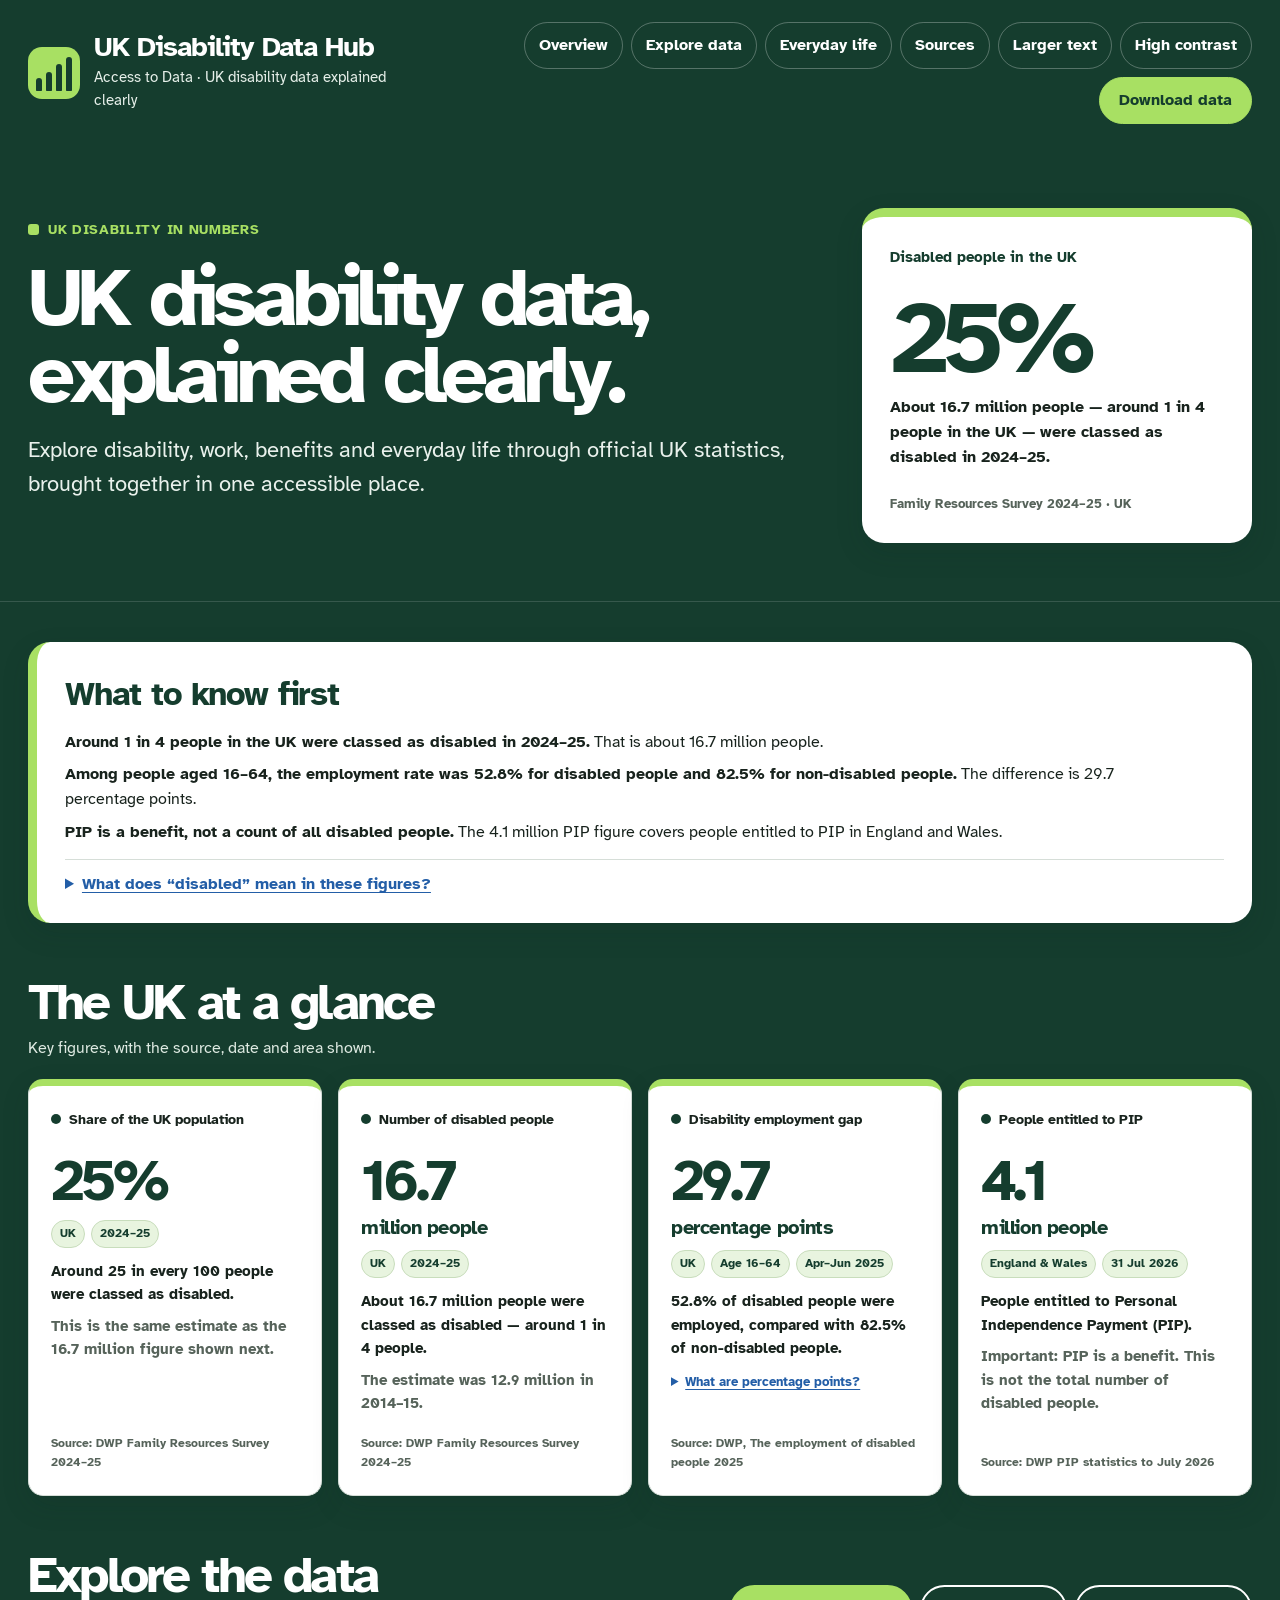
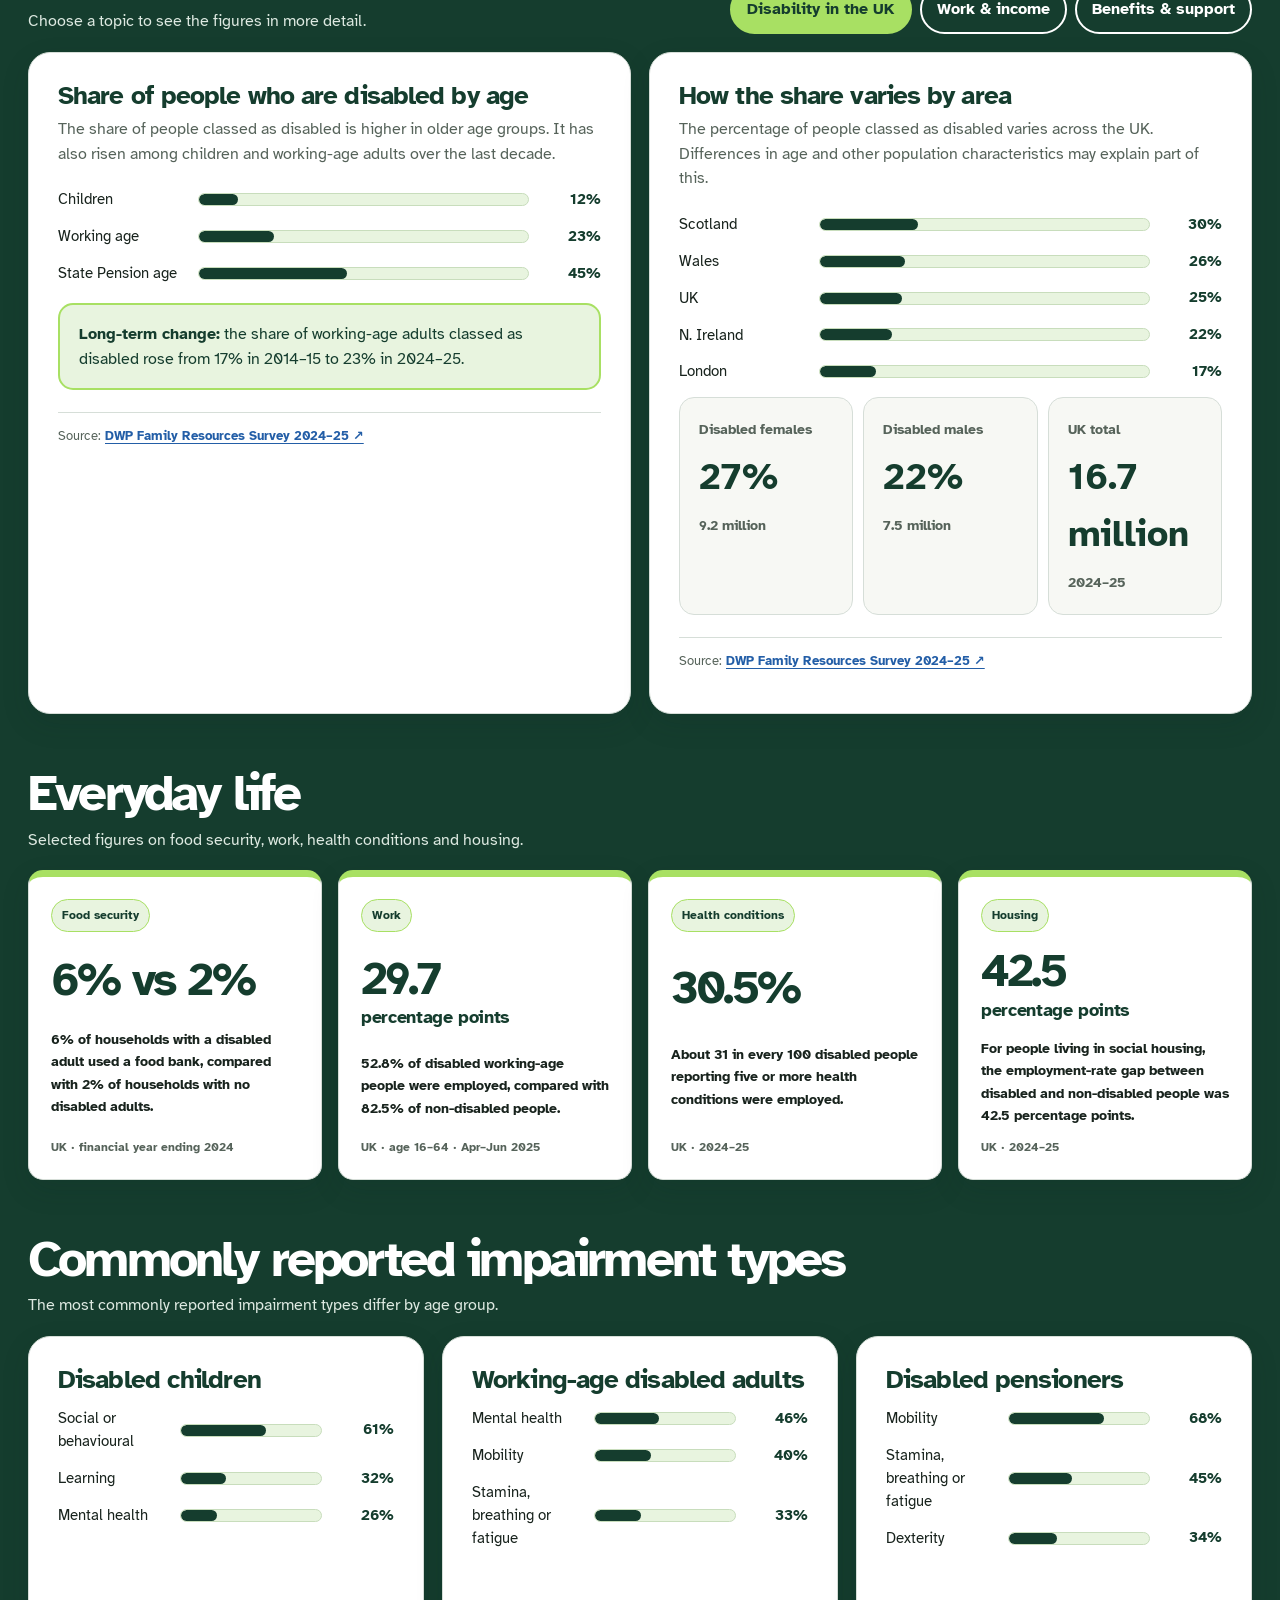
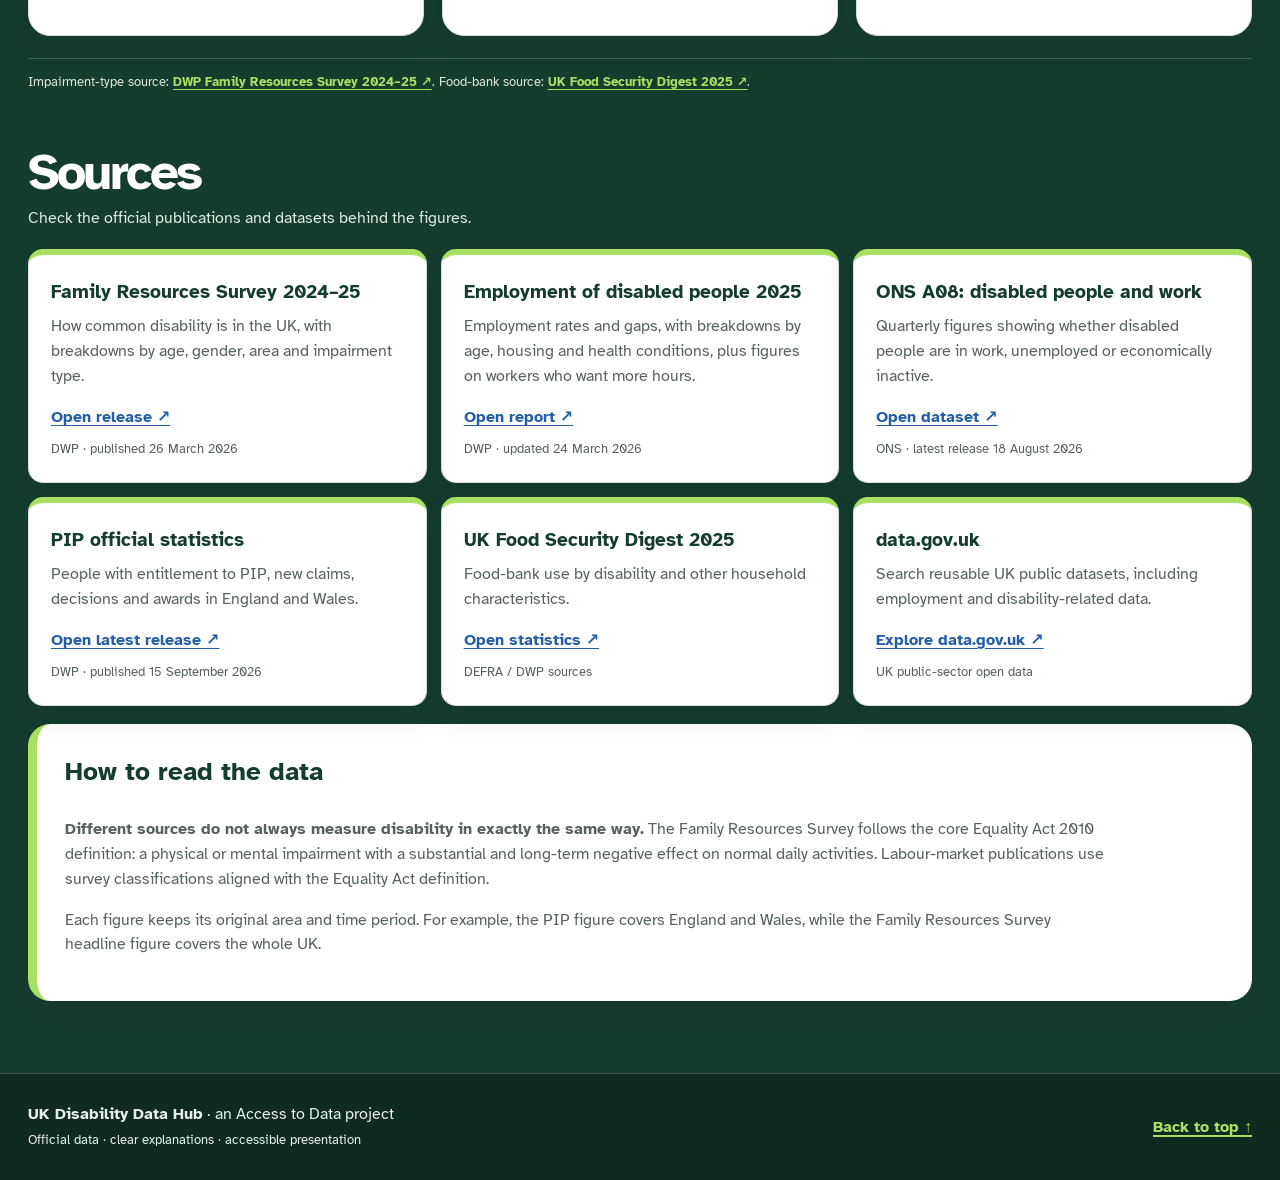
==== uk-disability-data/index.html @ e3c0b383 "Add Civic Green donut chart styles" ====
<!doctype html>
<html lang="en-GB">
<head>
  <meta charset="utf-8">
  <meta name="viewport" content="width=device-width,initial-scale=1">
  <meta name="description" content="Clear UK disability data on population, employment, benefits and everyday life, with official sources and dates you can check.">
  <meta name="theme-color" content="#153D2E">
  <title>UK Disability Data Hub | Access to Data</title>
  <link rel="preconnect" href="https://fonts.googleapis.com">
  <link rel="preconnect" href="https://fonts.gstatic.com" crossorigin>
  <link href="https://fonts.googleapis.com/css2?family=Atkinson+Hyperlegible:wght@400;700&display=swap" rel="stylesheet">
  <style>
    :root{
      /* Civic Green brand */
      --forest:#153D2E;
      --forest-2:#0F2B20;
      --green:#A8E063;
      --green-hover:#B9EA7D;
      --green-soft:#E8F4DF;
      --white:#FFFFFF;
      --offwhite:#F7F8F4;
      --ink:#18231D;
      --muted:#56635A;
      --line:#D6DED8;
      --link:#235EA7;
      --warning:#B76500;
      --focus:#FFD84D;
      --black:#111111;
      --radius:22px;
      --radius-sm:15px;
      --max:1380px;
      --shadow:0 10px 28px rgba(15,43,32,.14);
    }

    *{box-sizing:border-box}
    html{scroll-behavior:smooth}
    body{margin:0;background:var(--forest);color:#fff;font-family:"Atkinson Hyperlegible",Arial,"Helvetica Neue",system-ui,-apple-system,BlinkMacSystemFont,"Segoe UI",sans-serif;line-height:1.55}
    a{color:inherit;text-underline-offset:3px}
    button,a{-webkit-tap-highlight-color:transparent}
    .skip{position:absolute;left:-9999px}
    .skip:focus{left:1rem;top:1rem;z-index:9999;background:#fff;color:#000;padding:.8rem 1rem;border:4px solid var(--focus);border-radius:999px}

    header{background:var(--forest);border-bottom:1px solid rgba(255,255,255,.14)}
    .top{max-width:var(--max);margin:auto;padding:22px 28px;display:flex;align-items:center;justify-content:space-between;gap:28px}
    .brand{display:flex;align-items:center;gap:14px;min-width:280px}
    .mark{width:52px;height:52px;border-radius:14px;background:var(--green);color:var(--forest);display:grid;grid-template-columns:repeat(4,6px);gap:4px;align-items:end;justify-content:center;padding:10px}
    .mark i{display:block;background:currentColor;border-radius:4px 4px 1px 1px}.mark i:nth-child(1){height:13px}.mark i:nth-child(2){height:19px}.mark i:nth-child(3){height:27px}.mark i:nth-child(4){height:34px}
    .brand h1{margin:0;font-size:clamp(1.35rem,2.2vw,2rem);line-height:1;letter-spacing:-.035em;color:#fff}
    .brand p{margin:5px 0 0;color:#E6EFE9;font-size:.93rem}

    .nav{display:flex;gap:8px;flex-wrap:wrap;justify-content:flex-end;align-items:center}
    .nav a,.nav button{font:inherit;font-weight:800;color:#fff;background:transparent;border:1px solid rgba(255,255,255,.28);padding:10px 14px;border-radius:999px;text-decoration:none;cursor:pointer;min-height:44px}
    .nav a:hover,.nav button:hover{background:#fff;color:var(--forest)}
    .nav a:focus-visible,.nav button:focus-visible,.tab:focus-visible,a:focus-visible,summary:focus-visible{outline:3px solid var(--focus);outline-offset:3px}
    .nav .cta{background:var(--green);color:var(--forest);border-color:var(--green);font-weight:900;padding-inline:19px}
    .nav .cta:hover{background:var(--green-hover);color:var(--forest)}

    .hero{max-width:var(--max);margin:auto;padding:62px 28px 58px;display:grid;grid-template-columns:minmax(0,1.35fr) minmax(300px,.65fr);gap:24px;align-items:stretch}
    .hero-copy{padding:10px 0}
    .kicker{display:inline-flex;align-items:center;gap:9px;color:var(--green);font-weight:900;text-transform:uppercase;letter-spacing:.05em;font-size:.85rem}
    .kicker:before{content:"";width:11px;height:11px;border-radius:3px;background:var(--green)}
    .hero h2{margin:18px 0 20px;font-size:clamp(3rem,6.5vw,6rem);line-height:.92;letter-spacing:-.065em;max-width:850px;color:#fff}
    .hero-copy>p{margin:0;max-width:760px;color:#E9F1EC;font-size:clamp(1.08rem,1.8vw,1.35rem)}
    .hero-card{background:#fff;color:var(--forest);border-radius:var(--radius);padding:28px;display:flex;flex-direction:column;justify-content:space-between;min-height:310px;box-shadow:var(--shadow);border-top:9px solid var(--green)}
    .hero-card .label{font-weight:900;font-size:.95rem}
    .hero-number{font-size:clamp(4.6rem,8vw,7rem);font-weight:900;line-height:.86;letter-spacing:-.08em;margin:26px 0 12px}
    .hero-card p{margin:0;color:var(--ink);font-weight:700;max-width:320px}
    .hero-card small{margin-top:24px;color:var(--muted);font-weight:700}

    main{max-width:var(--max);margin:auto;padding:10px 28px 72px}
    section{scroll-margin-top:22px}
    .section-title{display:flex;align-items:flex-end;justify-content:space-between;gap:18px;margin:54px 0 18px}
    .section-title h2{margin:0;color:#fff;font-size:clamp(2rem,4vw,3.5rem);line-height:1;letter-spacing:-.055em}
    .section-title p{margin:8px 0 0;color:#DDE9E1;max-width:720px}

    .metric-grid{display:grid;grid-template-columns:repeat(4,minmax(0,1fr));gap:16px}
    .metric,.card,.insight,.source-card{background:#fff;color:var(--ink);border:1px solid var(--line);box-shadow:var(--shadow)}
    .metric{min-height:220px;border-radius:var(--radius-sm);padding:22px;display:flex;flex-direction:column;border-top:7px solid var(--green)}
    .eyebrow{font-weight:900;font-size:.9rem;display:flex;align-items:center;gap:8px}.dot{width:10px;height:10px;border-radius:50%;background:var(--forest)}
    .metric .value{font-size:clamp(3rem,4.5vw,4.8rem);font-weight:900;line-height:.9;letter-spacing:-.07em;margin:26px 0 12px;color:var(--forest)}.unit-words{display:block;margin-top:10px;font-size:.34em;line-height:1.05;letter-spacing:-.02em;font-weight:800}
    .metric p{margin:0;color:var(--ink);font-weight:700;font-size:.95rem}
    .metric small{margin-top:auto;padding-top:18px;color:var(--muted);font-weight:700;font-size:.78rem}
    .reader-summary{background:#fff;color:var(--ink);border-radius:var(--radius);padding:26px 28px;margin-top:30px;box-shadow:var(--shadow);border-left:9px solid var(--green)}
    .reader-summary h2{margin:0 0 10px;color:var(--forest);font-size:clamp(1.5rem,2.7vw,2.1rem);letter-spacing:-.035em}
    .reader-summary p{margin:8px 0;color:var(--ink);max-width:1050px}
    .reader-summary details{margin-top:14px;border-top:1px solid var(--line);padding-top:12px}
    .reader-summary summary,.term-help summary{cursor:pointer;color:var(--link);font-weight:900;text-decoration:underline;text-underline-offset:3px}
    .reader-summary details p,.term-help p{color:var(--muted);font-weight:600}
    .context-row{display:flex;flex-wrap:wrap;gap:6px;margin:0 0 12px}
    .context-pill{display:inline-block;border-radius:999px;background:var(--green-soft);border:1px solid #C8DDBC;color:var(--forest);padding:4px 8px;font-size:.72rem;font-weight:900;letter-spacing:0}
    .metric .reader-note{margin-top:8px;color:var(--muted);font-weight:600}
    .term-help{margin-top:11px;font-size:.84rem}
    .plain-note{background:var(--green-soft);border-left:5px solid var(--forest);padding:12px 14px;border-radius:10px;color:var(--ink)!important;font-weight:700!important}
    .insight small{display:block;margin-top:12px;color:var(--muted);font-size:.76rem;font-weight:800}
    .progress{height:9px;border-radius:999px;background:var(--green-soft);margin-top:18px;overflow:hidden;border:1px solid #C8DDBC}.progress i{display:block;height:100%;background:var(--forest);border-radius:inherit}

    .tabs{display:flex;gap:8px;flex-wrap:wrap}
    .tab{font:inherit;font-weight:900;border:2px solid #fff;background:transparent;color:#fff;padding:10px 15px;border-radius:999px;cursor:pointer;min-height:44px}
    .tab:hover{background:#fff;color:var(--forest)}
    .tab[aria-selected="true"]{background:var(--green);border-color:var(--green);color:var(--forest)}
    .panel{display:none}.panel.active{display:grid}.two{grid-template-columns:repeat(2,minmax(0,1fr));gap:18px}.three{grid-template-columns:repeat(3,minmax(0,1fr));gap:18px}
    .card{border-radius:var(--radius);padding:29px;min-height:300px}
    .card h3{margin:0 0 8px;font-size:clamp(1.35rem,2vw,1.8rem);line-height:1.06;letter-spacing:-.035em;color:var(--forest)}
    .card .lead{margin:0 0 22px;color:var(--muted)}
    .chart{margin-top:14px}.barrow{display:grid;grid-template-columns:minmax(110px,1fr) 2.6fr 60px;gap:12px;align-items:center;margin:14px 0;font-size:.92rem}.track{height:13px;background:var(--green-soft);border:1px solid #C8DDBC;border-radius:999px;overflow:hidden}.fill{height:100%;background:var(--forest);border-radius:inherit}.barrow strong{text-align:right;color:var(--forest);line-height:1.05}.barrow strong small{display:block;font-size:.62em;font-weight:700}
    .compare{display:grid;grid-template-columns:1fr 1fr;gap:12px}.compare>div,.mini{background:var(--offwhite);border:1px solid var(--line);border-radius:var(--radius-sm);padding:19px}.compare .big{font-size:clamp(2.2rem,4vw,4rem);font-weight:900;line-height:.92;letter-spacing:-.06em;margin:10px 0;color:var(--forest)}.compare span,.mini span{color:var(--muted);font-weight:700;font-size:.86rem}
    .mini-grid{display:grid;grid-template-columns:repeat(3,1fr);gap:10px}.mini strong{display:block;font-size:clamp(1.6rem,3vw,2.3rem);color:var(--forest);margin:7px 0}
    .callout{background:var(--green-soft);color:var(--forest);border-radius:var(--radius-sm);padding:17px 19px;margin:18px 0;border:2px solid var(--green)}.callout strong{color:var(--forest)}
    .donut-layout{display:grid;grid-template-columns:minmax(170px,.7fr) minmax(0,1.3fr);gap:24px;align-items:center;margin:18px 0}
    .donut{width:min(210px,100%);aspect-ratio:1;border-radius:50%;position:relative;margin:auto;box-shadow:inset 0 0 0 1px rgba(21,61,46,.12)}
    .donut:after{content:"";position:absolute;inset:24%;background:#fff;border-radius:50%;box-shadow:0 0 0 1px var(--line)}
    .donut-center{position:absolute;inset:31%;z-index:1;display:flex;flex-direction:column;align-items:center;justify-content:center;text-align:center;color:var(--forest);line-height:1.05}
    .donut-center strong{font-size:clamp(1.35rem,2.3vw,2rem);letter-spacing:-.04em}
    .donut-center span{font-size:.72rem;font-weight:800;margin-top:5px;color:var(--muted)}
    .pip-donut{background:conic-gradient(var(--forest) 0 83%,var(--link) 83% 100%)}
    .benefit-donut{background:conic-gradient(var(--forest) 0 37.9%,var(--link) 37.9% 57.7%,var(--warning) 57.7% 100%)}
    .donut-legend{display:grid;gap:10px}
    .legend-row{display:grid;grid-template-columns:16px minmax(0,1fr) auto;gap:10px;align-items:start;padding-bottom:10px;border-bottom:1px solid var(--line)}
    .legend-row:last-child{border-bottom:0;padding-bottom:0}
    .legend-swatch{width:14px;height:14px;border-radius:4px;margin-top:4px;border:1px solid rgba(0,0,0,.18)}
    .legend-swatch.a{background:var(--forest)}.legend-swatch.b{background:var(--link)}.legend-swatch.c{background:var(--warning)}
    .legend-copy strong{display:block;color:var(--ink);font-size:.93rem}.legend-copy small{display:block;color:var(--muted);font-weight:700;margin-top:2px}
    .legend-value{font-weight:900;color:var(--forest);white-space:nowrap}
    .rounding-note{font-size:.78rem;color:var(--muted);margin-top:10px}
    .source{font-size:.8rem;color:var(--muted);border-top:1px solid var(--line);padding-top:14px;margin-top:22px}.source a{color:var(--link);font-weight:900}

    .insight-grid{display:grid;grid-template-columns:repeat(4,minmax(0,1fr));gap:16px}.insight{border-radius:var(--radius-sm);padding:22px;min-height:205px;display:flex;flex-direction:column;justify-content:space-between;border-top:7px solid var(--green)}.tag{display:inline-block;background:var(--green-soft);color:var(--forest);border-radius:999px;padding:6px 10px;width:max-content;font-size:.76rem;font-weight:900;border:1px solid var(--green)}.insight b{display:block;font-size:clamp(2.1rem,3.6vw,3.8rem);line-height:.9;letter-spacing:-.06em;margin:18px 0;color:var(--forest)}.insight b .unit-words{font-size:.38em;margin-top:9px}.insight p{margin:0;color:var(--ink);font-weight:700;font-size:.9rem}

    .sources{display:grid;grid-template-columns:repeat(3,minmax(0,1fr));gap:14px}.source-card{border-radius:var(--radius-sm);padding:22px;min-height:190px;display:flex;flex-direction:column;border-top:6px solid var(--green)}.source-card h3{margin:0 0 8px;color:var(--forest)}.source-card p{margin:0 0 16px;color:var(--muted)}.source-card a{color:var(--link);font-weight:900;margin-top:auto;width:max-content}.source-card small{display:block;color:var(--muted);margin-top:10px}
    .method{margin-top:18px;background:#fff;color:var(--ink);border-radius:var(--radius);padding:28px;border-left:9px solid var(--green);box-shadow:var(--shadow)}.method h3{margin-top:0;color:var(--forest);font-size:1.6rem}.method p{color:var(--muted);max-width:1050px}

    footer{border-top:1px solid rgba(255,255,255,.18);background:var(--forest-2);padding:28px;color:#E7EFEA}.foot{max-width:var(--max);margin:auto;display:flex;gap:20px;justify-content:space-between;align-items:center;flex-wrap:wrap}.foot a{color:var(--green);font-weight:900;text-decoration-thickness:2px}

    .hc{--forest:#000;--forest-2:#000;--green:#ffff00;--green-hover:#ffff00;--green-soft:#222;--offwhite:#111;--ink:#000;--muted:#222;--line:#000;--link:#0000ee;--focus:#00ffff}
    .hc body,.hc header,.hc footer{background:#000}.hc .metric,.hc .card,.hc .insight,.hc .source-card,.hc .hero-card,.hc .method{background:#fff;color:#000;border-color:#000}.hc .section-title h2,.hc .section-title p,.hc .hero h2,.hc .hero-copy>p,.hc .brand h1,.hc .brand p{color:#fff}.hc .tab{border-color:#fff;color:#fff}.hc .tab[aria-selected="true"],.hc .nav .cta,.hc .tag,.hc .callout{background:#ffff00;color:#000;border-color:#000}.hc .source a,.hc .source-card a{color:#000}.hc .compare>div,.hc .mini{background:#fff;border-color:#000}.hc .compare span,.hc .mini span,.hc .compare .big,.hc .mini strong{color:#000}.hc .progress{background:#ffff00;border-color:#000}.hc .progress i{background:#000}.hc .reader-summary{background:#fff;color:#000;border-color:#ffff00}.hc .context-pill{background:#ffff00;color:#000;border-color:#000}.hc .plain-note{background:#fff;border-color:#000;color:#000!important}.hc .reader-summary p,.hc .reader-summary details p,.hc .term-help p,.hc .metric .reader-note,.hc .insight small{color:#111}.large-text{font-size:118%}

    @media(max-width:1050px){
      .top{align-items:flex-start;flex-direction:column}.nav{justify-content:flex-start}.hero{grid-template-columns:1fr}.hero-card{min-height:245px}.metric-grid{grid-template-columns:repeat(2,1fr)}.two{grid-template-columns:1fr}.insight-grid{grid-template-columns:repeat(2,1fr)}.sources{grid-template-columns:repeat(2,1fr)}.three{grid-template-columns:1fr}
    }

    @media(max-width:680px){
      .top,.hero,main{padding-left:16px;padding-right:16px}
      .top{padding-top:18px;padding-bottom:16px;gap:18px}
      .brand{min-width:0;width:100%;align-items:flex-start}.brand h1{font-size:1.7rem}.brand p{font-size:.86rem;line-height:1.35}
      .mark{width:46px;height:46px;flex:0 0 auto}
      .nav{width:100%;display:grid;grid-template-columns:1fr 1fr;gap:9px}
      .nav a,.nav button{width:100%;text-align:center;justify-content:center;padding:11px 10px;font-size:.88rem;background:rgba(255,255,255,.05)}
      .nav .cta{grid-column:1/-1;width:100%;min-height:48px;background:var(--green);color:var(--forest)}
      .hero{padding-top:36px;padding-bottom:34px;gap:22px}.hero h2{font-size:clamp(2.7rem,14vw,4.2rem)}.hero-copy>p{font-size:1.05rem}.hero-card{min-height:230px;border-radius:20px;padding:22px}.hero-number{font-size:4.4rem}
      .metric-grid,.insight-grid,.sources{grid-template-columns:1fr}.metric{min-height:185px}.section-title{align-items:flex-start;flex-direction:column;margin-top:42px}.section-title h2{font-size:2.45rem}
      .tabs{width:100%;display:grid;grid-template-columns:1fr;gap:8px}.tab{width:100%;text-align:left;padding:12px 14px}
      .reader-summary{padding:21px 20px}.card{padding:21px;border-radius:20px}.compare,.mini-grid{grid-template-columns:1fr}.barrow{grid-template-columns:92px 1fr 92px;gap:7px}
    }

    @media(prefers-reduced-motion:reduce){html{scroll-behavior:auto}*{animation:none!important;transition:none!important}}
  </style>
</head>
<body>
<a class="skip" href="#main">Skip to main content</a>
<header>
  <div class="top">
    <div class="brand">
      <span class="mark" aria-hidden="true"><i></i><i></i><i></i><i></i></span>
      <div><h1>UK Disability Data Hub</h1><p>Access to Data · UK disability data explained clearly</p></div>
    </div>
    <nav class="nav" aria-label="Primary">
      <a href="#overview">Overview</a>
      <a href="#deep-dive">Explore data</a>
      <a href="#everyday">Everyday life</a>
      <a href="#sources">Sources</a>
      <button id="textBtn" type="button" aria-pressed="false">Larger text</button>
      <button id="contrastBtn" type="button" aria-pressed="false">High contrast</button>
      <a class="cta" href="data.csv" download>Download data</a>
    </nav>
  </div>

  <div class="hero">
    <div class="hero-copy">
      <span class="kicker">UK disability in numbers</span>
      <h2>UK disability data,<br>explained clearly.</h2>
      <p>Explore disability, work, benefits and everyday life through official UK statistics, brought together in one accessible place.</p>
    </div>
    <aside class="hero-card" aria-label="Headline disability figure">
      <div><span class="label">Disabled people in the UK</span><div class="hero-number">25%</div><p>About 16.7 million people — around 1 in 4 people in the UK — were classed as disabled in 2024–25.</p></div>
      <small>Family Resources Survey 2024–25 · UK</small>
    </aside>
  </div>
</header>

<main id="main">
  <section class="reader-summary" aria-labelledby="reader-summary-title">
    <h2 id="reader-summary-title">What to know first</h2>
    <p><strong>Around 1 in 4 people in the UK were classed as disabled in 2024–25.</strong> That is about 16.7 million people.</p>
    <p><strong>Among people aged 16–64, the employment rate was 52.8% for disabled people and 82.5% for non-disabled people.</strong> The difference is 29.7 percentage points.</p>
    <p><strong>PIP is a benefit, not a count of all disabled people.</strong> The 4.1 million PIP figure covers people entitled to PIP in England and Wales.</p>
    <details>
      <summary>What does “disabled” mean in these figures?</summary>
      <p>The Family Resources Survey follows the core Equality Act 2010 definition: a physical or mental impairment that has a substantial and long-term negative effect on normal daily activities. Other sources can use slightly different definitions, so the site keeps the source and coverage with each figure.</p>
    </details>
  </section>

  <section id="overview" aria-labelledby="overview-title">
    <div class="section-title"><div><h2 id="overview-title">The UK at a glance</h2><p>Key figures, with the source, date and area shown.</p></div></div>
    <div class="metric-grid">
      <article class="metric">
        <div class="eyebrow"><span class="dot"></span>Share of the UK population</div>
        <div class="value">25%</div>
        <div class="context-row"><span class="context-pill">UK</span><span class="context-pill">2024–25</span></div>
        <p>Around 25 in every 100 people were classed as disabled.</p>
        <p class="reader-note">This is the same estimate as the 16.7 million figure shown next.</p>
        <small>Source: DWP Family Resources Survey 2024–25</small>
      </article>
      <article class="metric">
        <div class="eyebrow"><span class="dot"></span>Number of disabled people</div>
        <div class="value">16.7 <span class="unit-words">million people</span></div>
        <div class="context-row"><span class="context-pill">UK</span><span class="context-pill">2024–25</span></div>
        <p>About 16.7 million people were classed as disabled — around 1 in 4 people.</p>
        <p class="reader-note">The estimate was 12.9 million in 2014–15.</p>
        <small>Source: DWP Family Resources Survey 2024–25</small>
      </article>
      <article class="metric">
        <div class="eyebrow"><span class="dot"></span>Disability employment gap</div>
        <div class="value">29.7 <span class="unit-words">percentage points</span></div>
        <div class="context-row"><span class="context-pill">UK</span><span class="context-pill">Age 16–64</span><span class="context-pill">Apr–Jun 2025</span></div>
        <p>52.8% of disabled people were employed, compared with 82.5% of non-disabled people.</p>
        <details class="term-help"><summary>What are percentage points?</summary><p>They show the direct difference between two percentages. Here, 82.5% minus 52.8% equals 29.7 percentage points.</p></details>
        <small>Source: DWP, The employment of disabled people 2025</small>
      </article>
      <article class="metric">
        <div class="eyebrow"><span class="dot"></span>People entitled to PIP</div>
        <div class="value">4.1 <span class="unit-words">million people</span></div>
        <div class="context-row"><span class="context-pill">England &amp; Wales</span><span class="context-pill">31 Jul 2026</span></div>
        <p>People entitled to Personal Independence Payment (PIP).</p>
        <p class="reader-note"><strong>Important:</strong> PIP is a benefit. This is not the total number of disabled people.</p>
        <small>Source: DWP PIP statistics to July 2026</small>
      </article>
    </div>
  </section>

  <section id="deep-dive" aria-labelledby="deep-title">
    <div class="section-title">
      <div><h2 id="deep-title">Explore the data</h2><p>Choose a topic to see the figures in more detail.</p></div>
      <div class="tabs" role="tablist" aria-label="Data themes">
        <button class="tab" role="tab" aria-selected="true" aria-controls="prevalence" id="t-prevalence">Disability in the UK</button>
        <button class="tab" role="tab" aria-selected="false" aria-controls="employment" id="t-employment">Work & income</button>
        <button class="tab" role="tab" aria-selected="false" aria-controls="support" id="t-support">Benefits & support</button>
      </div>
    </div>

    <div id="prevalence" class="panel active two" role="tabpanel" aria-labelledby="t-prevalence">
      <article class="card"><h3>Share of people who are disabled by age</h3><p class="lead">The share of people classed as disabled is higher in older age groups. It has also risen among children and working-age adults over the last decade.</p><div class="chart"><div class="barrow"><span>Children</span><div class="track"><div class="fill" style="width:12%"></div></div><strong>12%</strong></div><div class="barrow"><span>Working age</span><div class="track"><div class="fill" style="width:23%"></div></div><strong>23%</strong></div><div class="barrow"><span>State Pension age</span><div class="track"><div class="fill" style="width:45%"></div></div><strong>45%</strong></div></div><div class="callout"><strong>Long-term change:</strong> the share of working-age adults classed as disabled rose from 17% in 2014–15 to 23% in 2024–25.</div><p class="source">Source: <a href="https://www.gov.uk/government/statistics/family-resources-survey-financial-year-2024-to-2025/family-resources-survey-financial-year-2024-to-2025" target="_blank" rel="noopener">DWP Family Resources Survey 2024–25 ↗</a></p></article>
      <article class="card"><h3>How the share varies by area</h3><p class="lead">The percentage of people classed as disabled varies across the UK. Differences in age and other population characteristics may explain part of this.</p><div class="chart"><div class="barrow"><span>Scotland</span><div class="track"><div class="fill" style="width:30%"></div></div><strong>30%</strong></div><div class="barrow"><span>Wales</span><div class="track"><div class="fill" style="width:26%"></div></div><strong>26%</strong></div><div class="barrow"><span>UK</span><div class="track"><div class="fill" style="width:25%"></div></div><strong>25%</strong></div><div class="barrow"><span>N. Ireland</span><div class="track"><div class="fill" style="width:22%"></div></div><strong>22%</strong></div><div class="barrow"><span>London</span><div class="track"><div class="fill" style="width:17%"></div></div><strong>17%</strong></div></div><div class="mini-grid"><div class="mini"><span>Disabled females</span><strong>27%</strong><span>9.2 million</span></div><div class="mini"><span>Disabled males</span><strong>22%</strong><span>7.5 million</span></div><div class="mini"><span>UK total</span><strong>16.7 million</strong><span>2024–25</span></div></div><p class="source">Source: <a href="https://www.gov.uk/government/statistics/family-resources-survey-financial-year-2024-to-2025/family-resources-survey-financial-year-2024-to-2025" target="_blank" rel="noopener">DWP Family Resources Survey 2024–25 ↗</a></p></article>
    </div>

    <div id="employment" class="panel two" role="tabpanel" aria-labelledby="t-employment">
      <article class="card"><h3>Employment rates</h3><p class="lead">The employment rate is lower for disabled people than for non-disabled people.</p><div class="compare"><div><span>Disabled employment rate</span><div class="big">52.8%</div><div class="progress"><i style="width:52.8%"></i></div></div><div><span>Non-disabled employment rate</span><div class="big">82.5%</div><div class="progress"><i style="width:82.5%"></i></div></div></div><div class="callout"><strong>In everyday terms:</strong> about 53 in every 100 disabled working-age people were employed, compared with about 83 in every 100 non-disabled people. Around 5.5 million disabled people aged 16–64 were in employment.</div><p class="source">Source: <a href="https://www.gov.uk/government/statistics/the-employment-of-disabled-people-2025/the-employment-of-disabled-people-2025" target="_blank" rel="noopener">DWP, The employment of disabled people 2025 ↗</a></p></article>
      <article class="card"><h3>How the employment gap varies</h3><p class="lead">The size of the employment gap differs by age group and housing situation.</p><div class="chart"><div class="barrow"><span>Age 18–24</span><div class="track"><div class="fill" style="width:42.2%"></div></div><strong>21.1<small>percentage points</small></strong></div><div class="barrow"><span>Age 50–64</span><div class="track"><div class="fill" style="width:65%"></div></div><strong>32.5<small>percentage points</small></strong></div><div class="barrow"><span>Social housing</span><div class="track"><div class="fill" style="width:85%"></div></div><strong>42.5<small>percentage points</small></strong></div></div><div class="compare"><div><span>Underemployment rate · disabled workers</span><div class="big">10.0%</div></div><div><span>Underemployment rate · non-disabled workers</span><div class="big">7.7%</div></div></div><p class="lead" style="margin-top:16px">Underemployment means a worker wants and is available to work more hours, using the survey definition.</p><p class="source">Source: <a href="https://www.gov.uk/government/statistics/the-employment-of-disabled-people-2025/the-employment-of-disabled-people-2025" target="_blank" rel="noopener">DWP / Labour Force Survey and Annual Population Survey ↗</a></p></article>
    </div>

    <div id="support" class="panel two" role="tabpanel" aria-labelledby="t-support">
      <article class="card"><h3>PIP in England and Wales</h3><p class="lead">Personal Independence Payment (PIP) helps with some extra costs caused by long-term disability or ill-health.</p><p class="plain-note"><strong>Important:</strong> this is a benefit figure, not the total number of disabled people.</p><div class="compare"><div><span>People entitled to PIP</span><div class="big">4.1 million</div><span>31 July 2026</span></div><div><span>Working-age people</span><div class="big">3.4 million</div><span>83% of the total</span></div></div><div class="callout"><strong>690,000</strong> people were of State Pension age; 37% received the highest level of award.</div><p class="source">Source: <a href="https://www.gov.uk/government/statistics/personal-independence-payment-statistics-to-july-2026/personal-independence-payment-statistics-to-july-2026" target="_blank" rel="noopener">DWP PIP statistics to July 2026 ↗</a></p></article>
      <article class="card"><h3>Benefits and disability</h3><p class="lead">Not every disabled person receives a sickness or disability-related benefit.</p><div class="mini-grid"><div class="mini"><span>Receiving sickness or disability-related benefit</span><strong>37.9%</strong><span>2023–24 linked data</span></div><div class="mini"><span>Receiving another type of benefit</span><strong>19.8%</strong><span>2023–24</span></div><div class="mini"><span>Not receiving a benefit</span><strong>42.2%</strong><span>2023–24</span></div></div><p class="source">Source: <a href="https://www.gov.uk/government/statistics/the-employment-of-disabled-people-2025/the-employment-of-disabled-people-2025" target="_blank" rel="noopener">DWP, Employment of disabled people 2025 ↗</a></p></article>
    </div>
  </section>

  <section id="everyday" aria-labelledby="everyday-title">
    <div class="section-title"><div><h2 id="everyday-title">Everyday life</h2><p>Selected figures on food security, work, health conditions and housing.</p></div></div>
    <div class="insight-grid">
      <article class="insight"><span class="tag">Food security</span><b>6% vs 2%</b><p>6% of households with a disabled adult used a food bank, compared with 2% of households with no disabled adults.</p><small>UK · financial year ending 2024</small></article>
      <article class="insight"><span class="tag">Work</span><b>29.7 <span class="unit-words">percentage points</span></b><p>52.8% of disabled working-age people were employed, compared with 82.5% of non-disabled people.</p><small>UK · age 16–64 · Apr–Jun 2025</small></article>
      <article class="insight"><span class="tag">Health conditions</span><b>30.5%</b><p>About 31 in every 100 disabled people reporting five or more health conditions were employed.</p><small>UK · 2024–25</small></article>
      <article class="insight"><span class="tag">Housing</span><b>42.5 <span class="unit-words">percentage points</span></b><p>For people living in social housing, the employment-rate gap between disabled and non-disabled people was 42.5 percentage points.</p><small>UK · 2024–25</small></article>
    </div>

    <div class="section-title"><div><h2>Commonly reported impairment types</h2><p>The most commonly reported impairment types differ by age group.</p></div></div>
    <div class="three panel active">
      <article class="card"><h3>Disabled children</h3><div class="barrow"><span>Social or behavioural</span><div class="track"><div class="fill" style="width:61%"></div></div><strong>61%</strong></div><div class="barrow"><span>Learning</span><div class="track"><div class="fill" style="width:32%"></div></div><strong>32%</strong></div><div class="barrow"><span>Mental health</span><div class="track"><div class="fill" style="width:26%"></div></div><strong>26%</strong></div></article>
      <article class="card"><h3>Working-age disabled adults</h3><div class="barrow"><span>Mental health</span><div class="track"><div class="fill" style="width:46%"></div></div><strong>46%</strong></div><div class="barrow"><span>Mobility</span><div class="track"><div class="fill" style="width:40%"></div></div><strong>40%</strong></div><div class="barrow"><span>Stamina, breathing or fatigue</span><div class="track"><div class="fill" style="width:33%"></div></div><strong>33%</strong></div></article>
      <article class="card"><h3>Disabled pensioners</h3><div class="barrow"><span>Mobility</span><div class="track"><div class="fill" style="width:68%"></div></div><strong>68%</strong></div><div class="barrow"><span>Stamina, breathing or fatigue</span><div class="track"><div class="fill" style="width:45%"></div></div><strong>45%</strong></div><div class="barrow"><span>Dexterity</span><div class="track"><div class="fill" style="width:34%"></div></div><strong>34%</strong></div></article>
    </div>
    <p class="source" style="color:#dce7d8;border-color:rgba(255,255,255,.2)">Impairment-type source: <a style="color:var(--green)" href="https://www.gov.uk/government/statistics/family-resources-survey-financial-year-2024-to-2025/family-resources-survey-financial-year-2024-to-2025" target="_blank" rel="noopener">DWP Family Resources Survey 2024–25 ↗</a>. Food-bank source: <a style="color:var(--green)" href="https://www.gov.uk/government/statistics/united-kingdom-food-security-digest-2025/united-kingdom-food-security-digest-2025" target="_blank" rel="noopener">UK Food Security Digest 2025 ↗</a>.</p>
  </section>

  <section id="sources" aria-labelledby="sources-title">
    <div class="section-title"><div><h2 id="sources-title">Sources</h2><p>Check the official publications and datasets behind the figures.</p></div></div>
    <div class="sources">
      <article class="source-card"><h3>Family Resources Survey 2024–25</h3><p>How common disability is in the UK, with breakdowns by age, gender, area and impairment type.</p><a href="https://www.gov.uk/government/statistics/family-resources-survey-financial-year-2024-to-2025" target="_blank" rel="noopener">Open release ↗</a><small>DWP · published 26 March 2026</small></article>
      <article class="source-card"><h3>Employment of disabled people 2025</h3><p>Employment rates and gaps, with breakdowns by age, housing and health conditions, plus figures on workers who want more hours.</p><a href="https://www.gov.uk/government/statistics/the-employment-of-disabled-people-2025/the-employment-of-disabled-people-2025" target="_blank" rel="noopener">Open report ↗</a><small>DWP · updated 24 March 2026</small></article>
      <article class="source-card"><h3>ONS A08: disabled people and work</h3><p>Quarterly figures showing whether disabled people are in work, unemployed or economically inactive.</p><a href="https://www.ons.gov.uk/employmentandlabourmarket/peopleinwork/employmentandemployeetypes/datasets/labourmarketstatusofdisabledpeoplea08/current" target="_blank" rel="noopener">Open dataset ↗</a><small>ONS · latest release 18 August 2026</small></article>
      <article class="source-card"><h3>PIP official statistics</h3><p>People with entitlement to PIP, new claims, decisions and awards in England and Wales.</p><a href="https://www.gov.uk/government/statistics/personal-independence-payment-statistics-to-july-2026" target="_blank" rel="noopener">Open latest release ↗</a><small>DWP · published 15 September 2026</small></article>
      <article class="source-card"><h3>UK Food Security Digest 2025</h3><p>Food-bank use by disability and other household characteristics.</p><a href="https://www.gov.uk/government/statistics/united-kingdom-food-security-digest-2025/united-kingdom-food-security-digest-2025" target="_blank" rel="noopener">Open statistics ↗</a><small>DEFRA / DWP sources</small></article>
      <article class="source-card"><h3>data.gov.uk</h3><p>Search reusable UK public datasets, including employment and disability-related data.</p><a href="https://www.data.gov.uk/" target="_blank" rel="noopener">Explore data.gov.uk ↗</a><small>UK public-sector open data</small></article>
    </div>
    <div class="method"><h3>How to read the data</h3><p><strong>Different sources do not always measure disability in exactly the same way.</strong> The Family Resources Survey follows the core Equality Act 2010 definition: a physical or mental impairment with a substantial and long-term negative effect on normal daily activities. Labour-market publications use survey classifications aligned with the Equality Act definition.</p><p>Each figure keeps its original area and time period. For example, the PIP figure covers England and Wales, while the Family Resources Survey headline figure covers the whole UK.</p></div>
  </section>
</main>

<footer><div class="foot"><div><strong>UK Disability Data Hub</strong> · an Access to Data project<br><small>Official data · clear explanations · accessible presentation</small></div><div><a href="#main">Back to top ↑</a></div></div></footer>

<script>
const tabs=[...document.querySelectorAll('.tab')];
function activateTab(tab){
  tabs.forEach(t=>{t.setAttribute('aria-selected','false');t.setAttribute('tabindex','-1');});
  document.querySelectorAll('#deep-dive .panel').forEach(p=>p.classList.remove('active'));
  tab.setAttribute('aria-selected','true');
  tab.setAttribute('tabindex','0');
  document.getElementById(tab.getAttribute('aria-controls')).classList.add('active');
}
tabs.forEach((tab,index)=>{
  tab.setAttribute('tabindex',tab.getAttribute('aria-selected')==='true'?'0':'-1');
  tab.addEventListener('click',()=>activateTab(tab));
  tab.addEventListener('keydown',event=>{
    let next=index;
    if(event.key==='ArrowRight') next=(index+1)%tabs.length;
    else if(event.key==='ArrowLeft') next=(index-1+tabs.length)%tabs.length;
    else if(event.key==='Home') next=0;
    else if(event.key==='End') next=tabs.length-1;
    else return;
    event.preventDefault();
    activateTab(tabs[next]);
    tabs[next].focus();
  });
});
const contrast=document.getElementById('contrastBtn');contrast.addEventListener('click',()=>{const on=document.body.classList.toggle('hc');contrast.setAttribute('aria-pressed',on);contrast.textContent=on?'Standard contrast':'High contrast';});
const textBtn=document.getElementById('textBtn');textBtn.addEventListener('click',()=>{const on=document.body.classList.toggle('large-text');textBtn.setAttribute('aria-pressed',on);textBtn.textContent=on?'Standard text':'Larger text';});
</script>
</body>
</html>
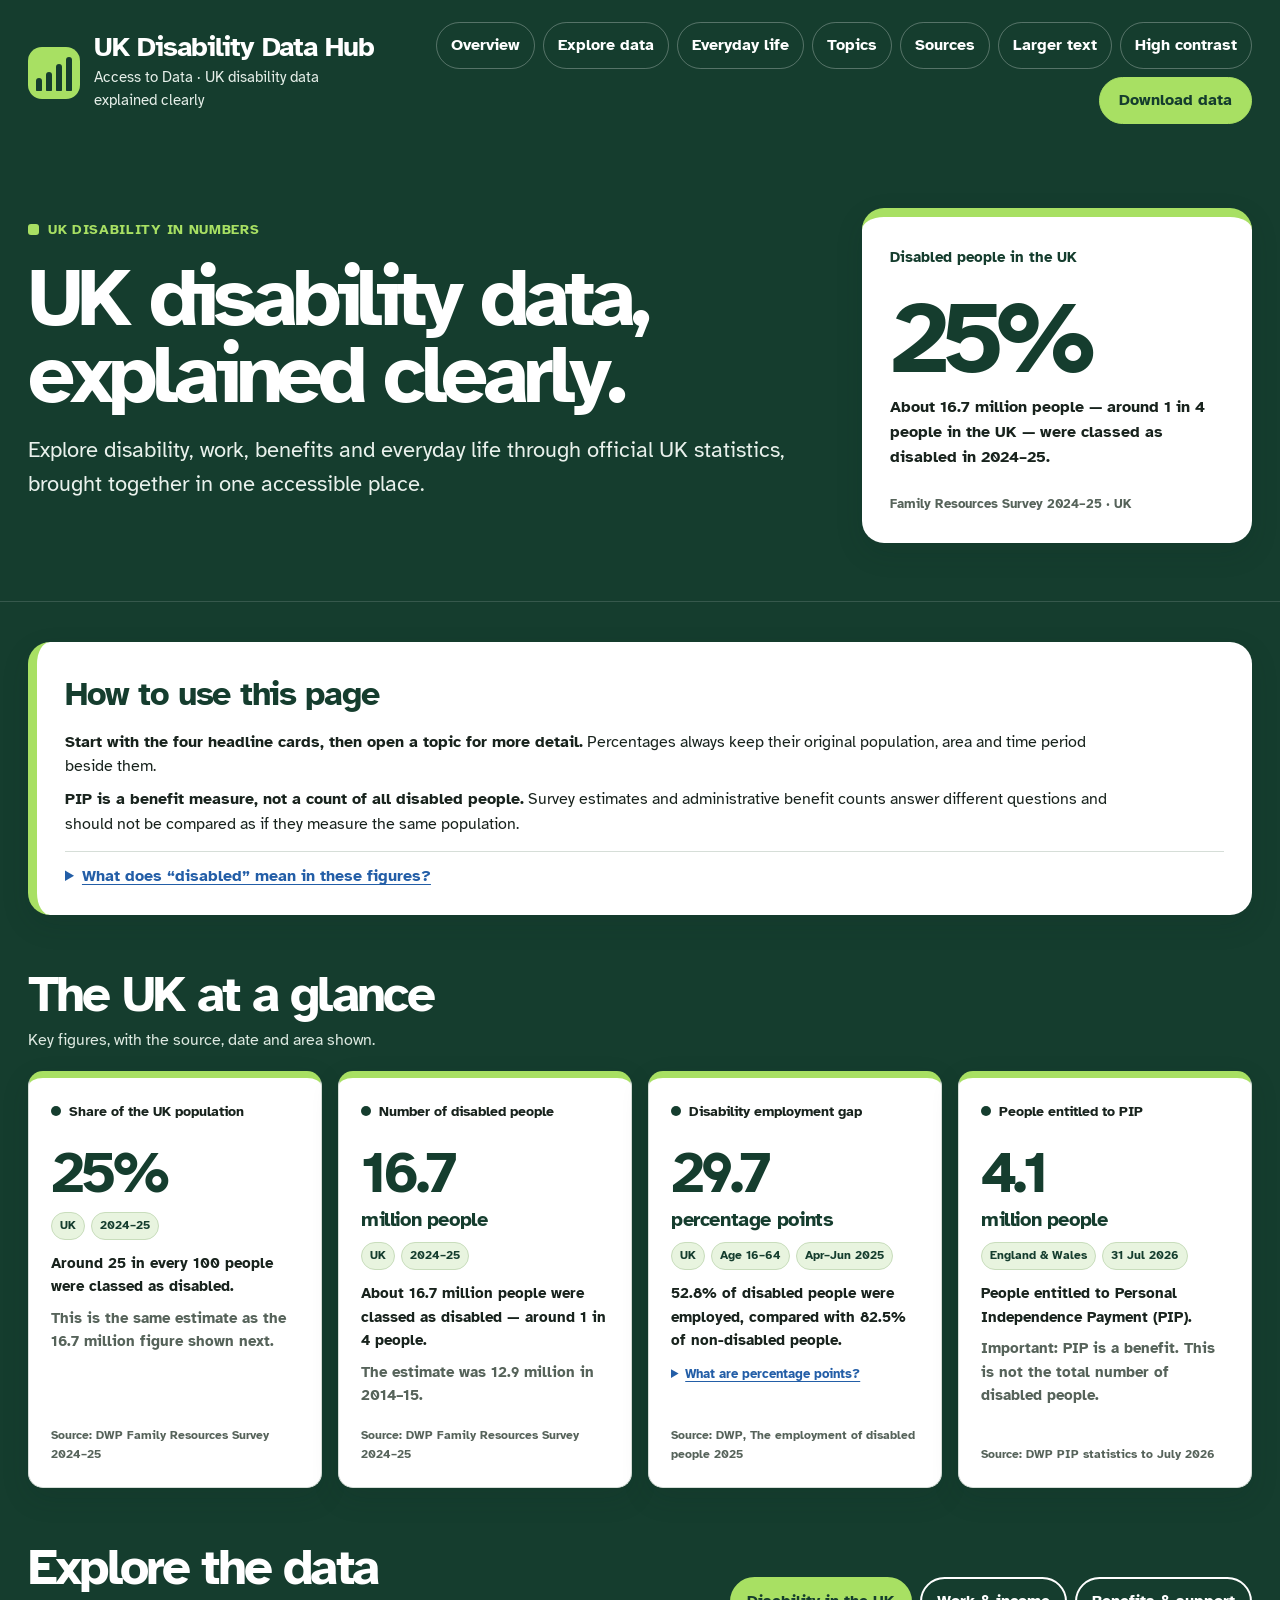
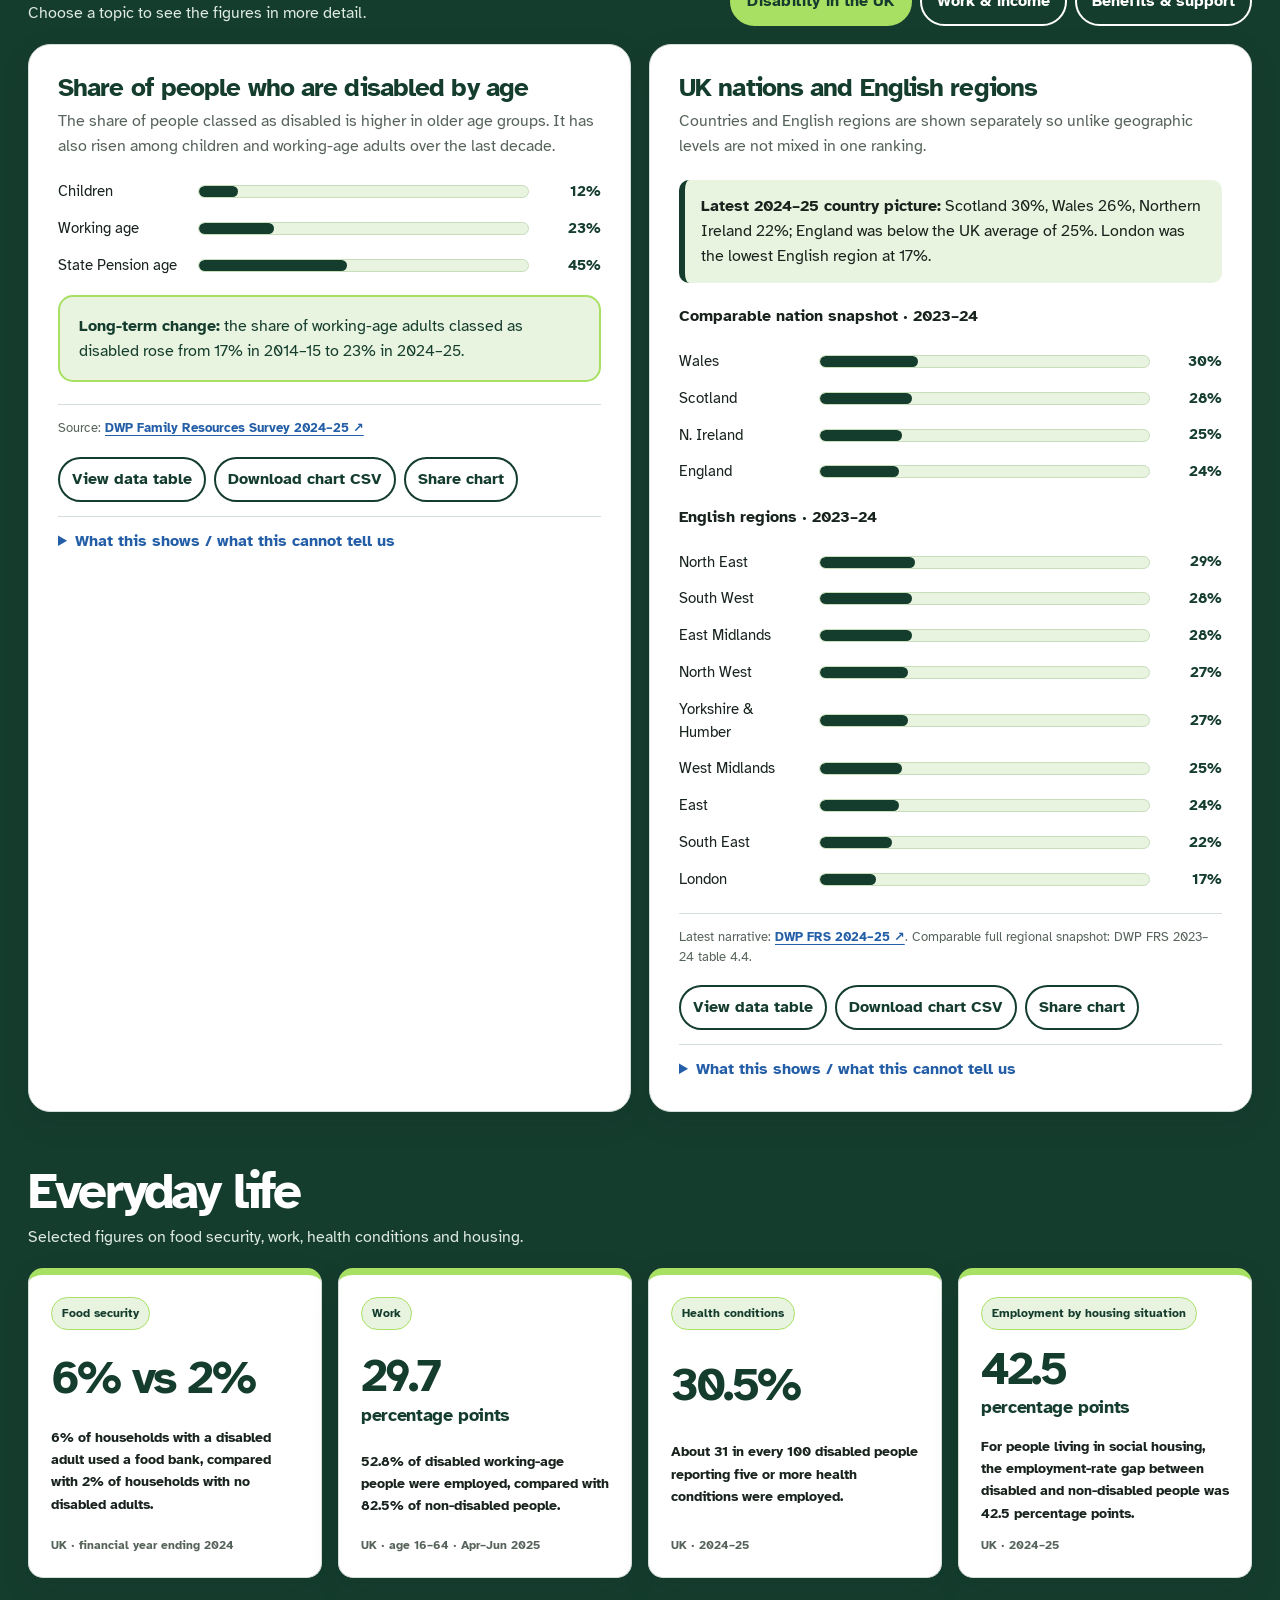
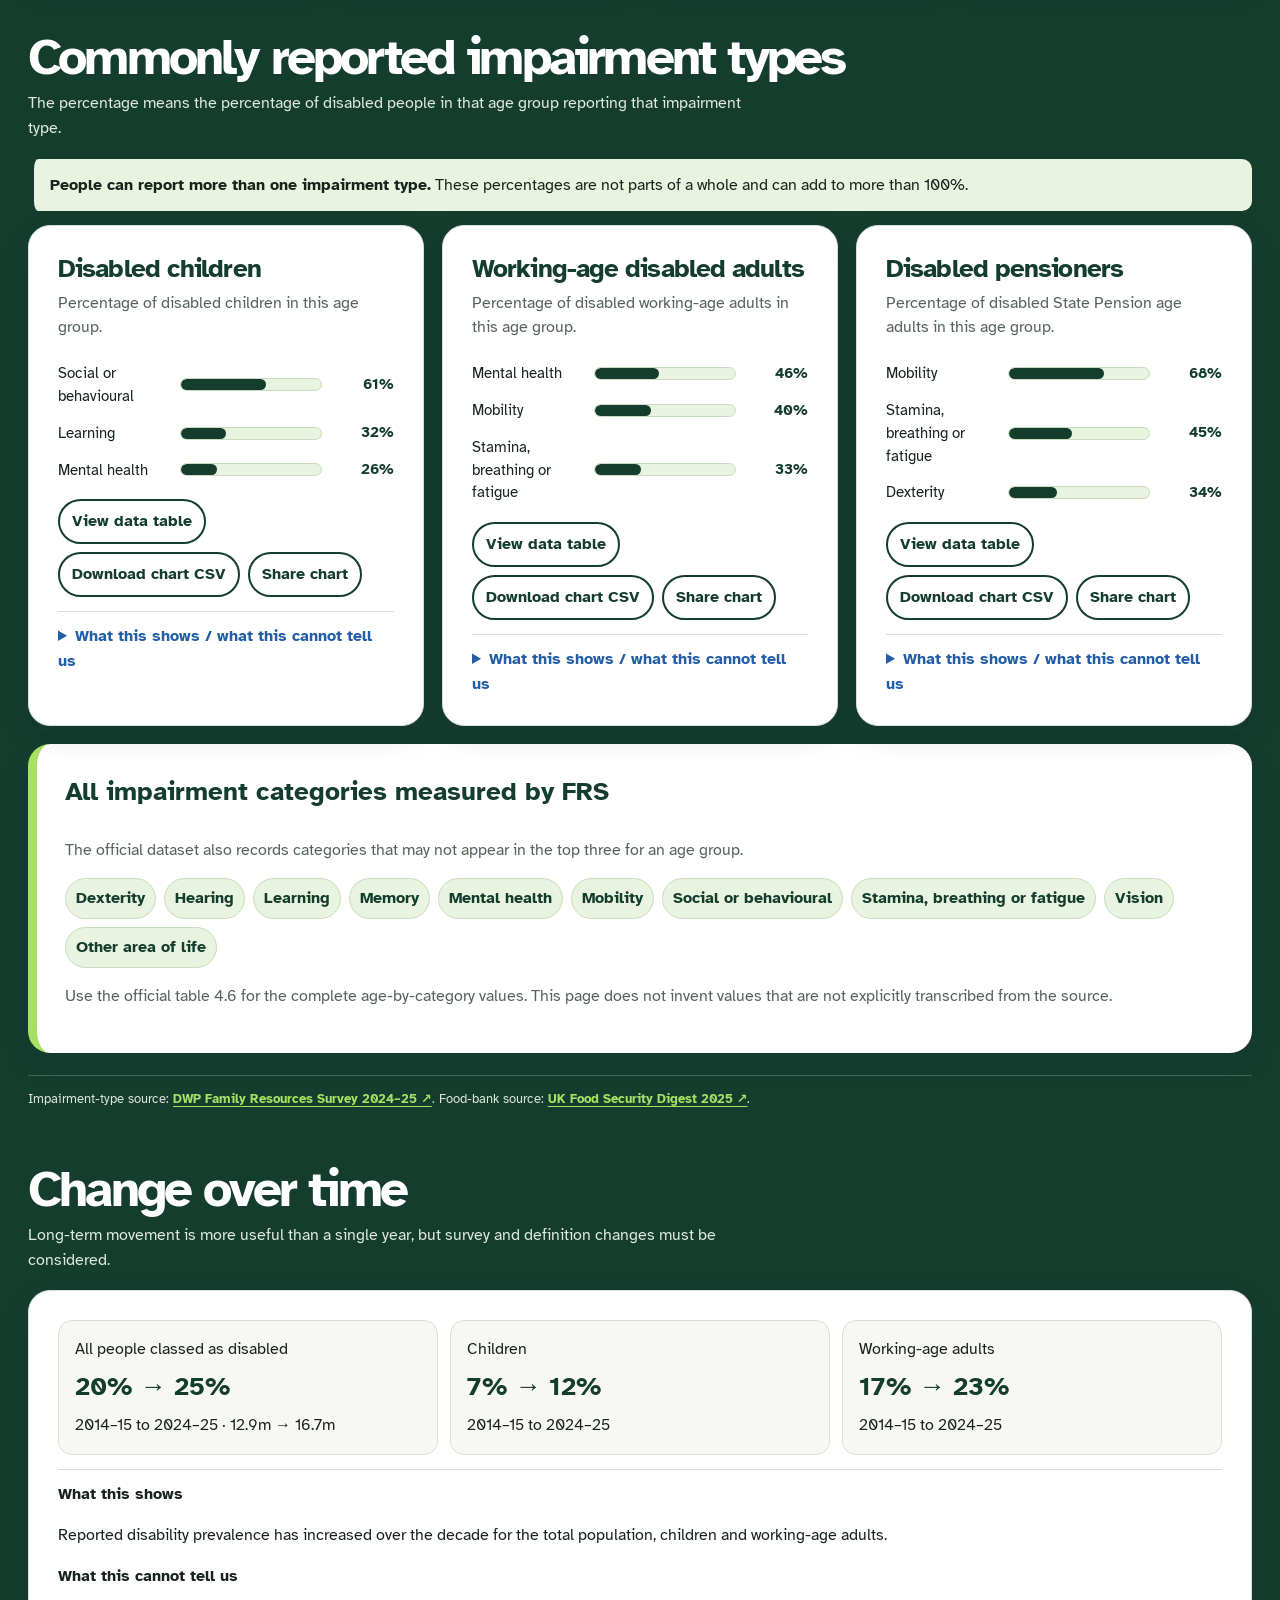
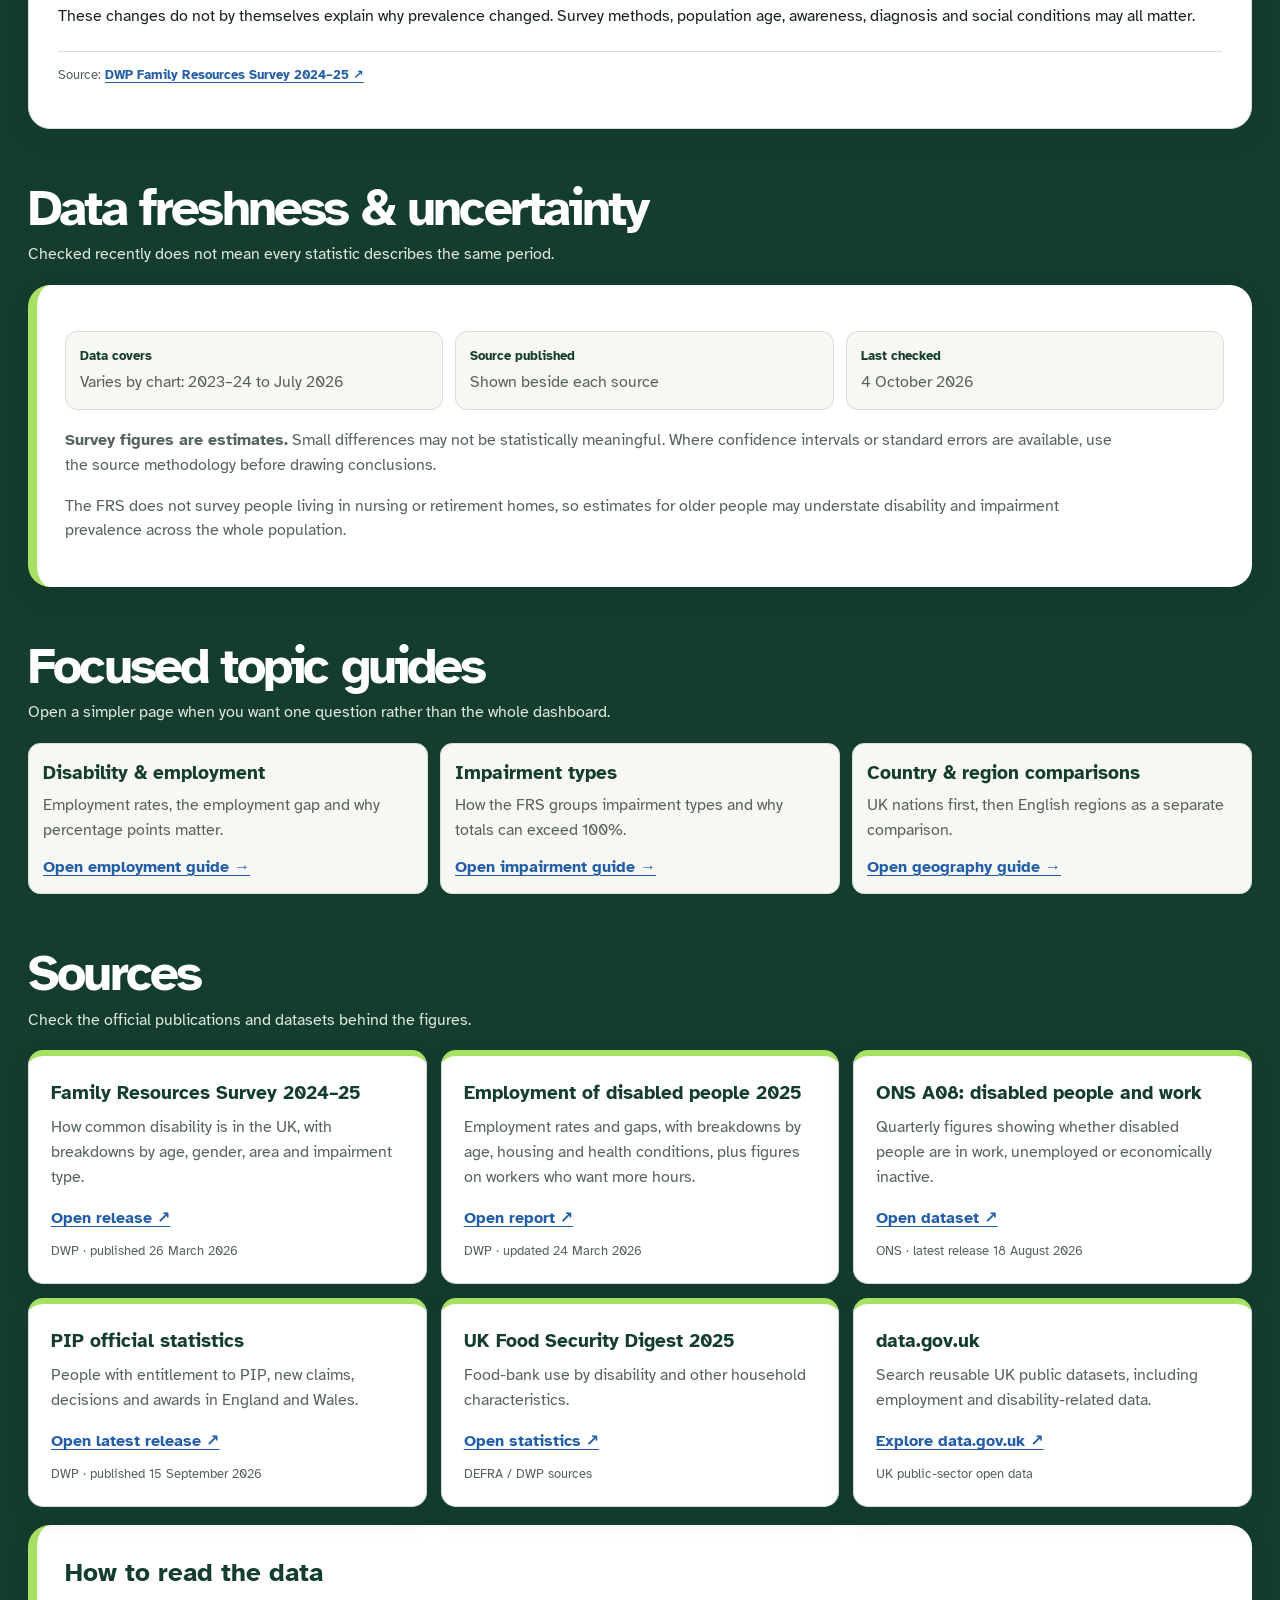
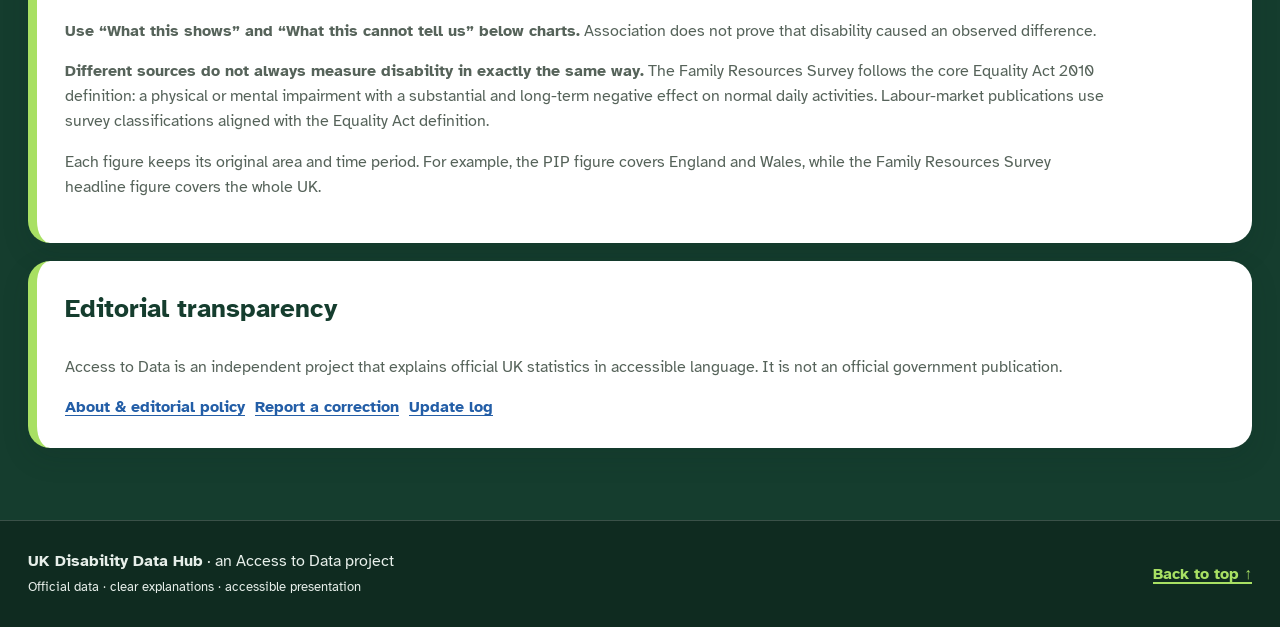
==== commit e47b030b: "Improve disability data hub accessibility, structure and transparency" ====
--- a/uk-disability-data/index.html
+++ b/uk-disability-data/index.html
@@ -122,6 +122,13 @@
     .legend-copy strong{display:block;color:var(--ink);font-size:.93rem}.legend-copy small{display:block;color:var(--muted);font-weight:700;margin-top:2px}
     .legend-value{font-weight:900;color:var(--forest);white-space:nowrap}
     .rounding-note{font-size:.78rem;color:var(--muted);margin-top:10px}
+    .donut{position:relative;cursor:default}
+    .donut-tooltip{position:absolute;z-index:20;left:50%;top:0;min-width:190px;max-width:260px;padding:10px 12px;border:1px solid var(--line);border-radius:10px;background:#fff;color:var(--ink);box-shadow:0 10px 28px rgba(0,0,0,.18);font-size:.8rem;line-height:1.35;font-weight:700;pointer-events:none;opacity:0;visibility:hidden;transform:translate(-50%,-115%);transition:opacity .12s ease}
+    .donut-tooltip.show{opacity:1;visibility:visible}
+    .donut-tooltip strong{display:block;margin-bottom:2px;color:var(--forest);font-size:.88rem}
+    .donut-tooltip span{display:block;color:var(--muted);font-weight:700}
+    .hc .donut-tooltip{background:#fff;color:#000;border-color:#000}
+    .hc .donut-tooltip strong,.hc .donut-tooltip span{color:#000}
     .source{font-size:.8rem;color:var(--muted);border-top:1px solid var(--line);padding-top:14px;margin-top:22px}.source a{color:var(--link);font-weight:900}
 
     .insight-grid{display:grid;grid-template-columns:repeat(4,minmax(0,1fr));gap:16px}.insight{border-radius:var(--radius-sm);padding:22px;min-height:205px;display:flex;flex-direction:column;justify-content:space-between;border-top:7px solid var(--green)}.tag{display:inline-block;background:var(--green-soft);color:var(--forest);border-radius:999px;padding:6px 10px;width:max-content;font-size:.76rem;font-weight:900;border:1px solid var(--green)}.insight b{display:block;font-size:clamp(2.1rem,3.6vw,3.8rem);line-height:.9;letter-spacing:-.06em;margin:18px 0;color:var(--forest)}.insight b .unit-words{font-size:.38em;margin-top:9px}.insight p{margin:0;color:var(--ink);font-weight:700;font-size:.9rem}
@@ -132,7 +139,7 @@
     footer{border-top:1px solid rgba(255,255,255,.18);background:var(--forest-2);padding:28px;color:#E7EFEA}.foot{max-width:var(--max);margin:auto;display:flex;gap:20px;justify-content:space-between;align-items:center;flex-wrap:wrap}.foot a{color:var(--green);font-weight:900;text-decoration-thickness:2px}
 
     .hc{--forest:#000;--forest-2:#000;--green:#ffff00;--green-hover:#ffff00;--green-soft:#222;--offwhite:#111;--ink:#000;--muted:#222;--line:#000;--link:#0000ee;--focus:#00ffff}
-    .hc body,.hc header,.hc footer{background:#000}.hc .metric,.hc .card,.hc .insight,.hc .source-card,.hc .hero-card,.hc .method{background:#fff;color:#000;border-color:#000}.hc .section-title h2,.hc .section-title p,.hc .hero h2,.hc .hero-copy>p,.hc .brand h1,.hc .brand p{color:#fff}.hc .tab{border-color:#fff;color:#fff}.hc .tab[aria-selected="true"],.hc .nav .cta,.hc .tag,.hc .callout{background:#ffff00;color:#000;border-color:#000}.hc .source a,.hc .source-card a{color:#000}.hc .compare>div,.hc .mini{background:#fff;border-color:#000}.hc .compare span,.hc .mini span,.hc .compare .big,.hc .mini strong{color:#000}.hc .progress{background:#ffff00;border-color:#000}.hc .progress i{background:#000}.hc .reader-summary{background:#fff;color:#000;border-color:#ffff00}.hc .context-pill{background:#ffff00;color:#000;border-color:#000}.hc .plain-note{background:#fff;border-color:#000;color:#000!important}.hc .reader-summary p,.hc .reader-summary details p,.hc .term-help p,.hc .metric .reader-note,.hc .insight small{color:#111}.large-text{font-size:118%}
+    .hc body,.hc header,.hc footer{background:#000}.hc .metric,.hc .card,.hc .insight,.hc .source-card,.hc .hero-card,.hc .method{background:#fff;color:#000;border-color:#000}.hc .section-title h2,.hc .section-title p,.hc .hero h2,.hc .hero-copy>p,.hc .brand h1,.hc .brand p{color:#fff}.hc .tab{border-color:#fff;color:#fff}.hc .tab[aria-selected="true"],.hc .nav .cta,.hc .tag,.hc .callout{background:#ffff00;color:#000;border-color:#000}.hc .source a,.hc .source-card a{color:#000}.hc .compare>div,.hc .mini{background:#fff;border-color:#000}.hc .compare span,.hc .mini span,.hc .compare .big,.hc .mini strong{color:#000}.hc .progress{background:#ffff00;border-color:#000}.hc .progress i{background:#000}.hc .reader-summary{background:#fff;color:#000;border-color:#ffff00}.hc .context-pill{background:#ffff00;color:#000;border-color:#000}.hc .plain-note{background:#fff;border-color:#000;color:#000!important}.hc .reader-summary p,.hc .reader-summary details p,.hc .term-help p,.hc .metric .reader-note,.hc .insight small{color:#111}.hc .donut:after{background:#fff;border-color:#000}.hc .donut-center,.hc .donut-center span,.hc .legend-copy strong,.hc .legend-copy small,.hc .legend-value,.hc .rounding-note{color:#000}.hc .pip-donut{background:conic-gradient(#000 0 83%,#0000ee 83% 100%)}.hc .benefit-donut{background:conic-gradient(#000 0 37.9%,#0000ee 37.9% 57.7%,#ffff00 57.7% 100%)}.large-text{font-size:118%}
 
     @media(max-width:1050px){
       .top{align-items:flex-start;flex-direction:column}.nav{justify-content:flex-start}.hero{grid-template-columns:1fr}.hero-card{min-height:245px}.metric-grid{grid-template-columns:repeat(2,1fr)}.two{grid-template-columns:1fr}.insight-grid{grid-template-columns:repeat(2,1fr)}.sources{grid-template-columns:repeat(2,1fr)}.three{grid-template-columns:1fr}
@@ -149,10 +156,26 @@
       .hero{padding-top:36px;padding-bottom:34px;gap:22px}.hero h2{font-size:clamp(2.7rem,14vw,4.2rem)}.hero-copy>p{font-size:1.05rem}.hero-card{min-height:230px;border-radius:20px;padding:22px}.hero-number{font-size:4.4rem}
       .metric-grid,.insight-grid,.sources{grid-template-columns:1fr}.metric{min-height:185px}.section-title{align-items:flex-start;flex-direction:column;margin-top:42px}.section-title h2{font-size:2.45rem}
       .tabs{width:100%;display:grid;grid-template-columns:1fr;gap:8px}.tab{width:100%;text-align:left;padding:12px 14px}
-      .reader-summary{padding:21px 20px}.card{padding:21px;border-radius:20px}.compare,.mini-grid{grid-template-columns:1fr}.barrow{grid-template-columns:92px 1fr 92px;gap:7px}
+      .reader-summary{padding:21px 20px}.card{padding:21px;border-radius:20px}.compare,.mini-grid{grid-template-columns:1fr}.donut-layout{grid-template-columns:1fr;gap:18px}.donut{width:min(190px,68vw)}.barrow{grid-template-columns:92px 1fr 92px;gap:7px}
     }
 
     @media(prefers-reduced-motion:reduce){html{scroll-behavior:auto}*{animation:none!important;transition:none!important}}
+  
+    .data-meta{display:grid;grid-template-columns:repeat(3,minmax(0,1fr));gap:12px;margin:18px 0}
+    .data-meta>div,.topic-link{background:var(--offwhite);border:1px solid var(--line);border-radius:12px;padding:14px}
+    .data-meta strong{display:block;color:var(--forest);font-size:.82rem}.data-meta span{display:block;color:var(--muted);margin-top:4px}
+    .chart-tools{display:flex;gap:8px;flex-wrap:wrap;margin:18px 0 4px}.chart-tools button,.chart-tools a{font:inherit;font-weight:900;border:2px solid var(--forest);background:#fff;color:var(--forest);border-radius:999px;padding:8px 12px;cursor:pointer;text-decoration:none}
+    .chart-tools button:hover,.chart-tools a:hover{background:var(--forest);color:#fff}
+    .data-table{width:100%;border-collapse:collapse;margin-top:12px;font-size:.92rem}.data-table th,.data-table td{border:1px solid var(--line);padding:9px;text-align:left;vertical-align:top}.data-table th{background:var(--green-soft);color:var(--forest)}
+    .chart-data details,.interpretation{margin-top:14px;border-top:1px solid var(--line);padding-top:12px}.chart-data summary,.interpretation summary{font-weight:900;color:var(--link);cursor:pointer}
+    .interpretation-grid{display:grid;grid-template-columns:1fr 1fr;gap:12px;margin-top:10px}.interpretation-grid div{background:var(--offwhite);border:1px solid var(--line);border-radius:12px;padding:13px}.interpretation-grid strong{display:block;color:var(--forest);margin-bottom:4px}.interpretation-grid p{margin:0;color:var(--muted);font-size:.9rem}
+    .trend-strip{display:grid;grid-template-columns:repeat(3,1fr);gap:12px}.trend-item{background:var(--offwhite);border:1px solid var(--line);border-radius:14px;padding:16px}.trend-item strong{display:block;font-size:1.65rem;color:var(--forest);margin:5px 0}.trend-arrow{font-weight:900;color:var(--forest)}
+    .topic-links{display:grid;grid-template-columns:repeat(3,1fr);gap:12px}.topic-link h3{margin:0 0 6px;color:var(--forest)}.topic-link p{color:var(--muted);margin:0 0 12px}.topic-link a{color:var(--link);font-weight:900}
+    .editorial-links{display:flex;gap:10px;flex-wrap:wrap;margin-top:16px}.editorial-links a{font-weight:900;color:var(--link)}
+    .note-box{background:var(--green-soft);border-left:6px solid var(--forest);padding:14px 16px;border-radius:10px;margin:14px 0;color:var(--ink)}
+    .category-list{display:flex;flex-wrap:wrap;gap:8px;margin:14px 0}.category-list span{background:var(--green-soft);border:1px solid #C8DDBC;color:var(--forest);font-weight:800;border-radius:999px;padding:7px 10px}
+    @media(max-width:680px){.data-meta,.topic-links,.trend-strip,.interpretation-grid{grid-template-columns:1fr}}
+
   </style>
 </head>
 <body>
@@ -167,7 +190,7 @@
       <a href="#overview">Overview</a>
       <a href="#deep-dive">Explore data</a>
       <a href="#everyday">Everyday life</a>
-      <a href="#sources">Sources</a>
+      <a href="#topics">Topics</a><a href="#sources">Sources</a>
       <button id="textBtn" type="button" aria-pressed="false">Larger text</button>
       <button id="contrastBtn" type="button" aria-pressed="false">High contrast</button>
       <a class="cta" href="data.csv" download>Download data</a>
@@ -189,14 +212,10 @@
 
 <main id="main">
   <section class="reader-summary" aria-labelledby="reader-summary-title">
-    <h2 id="reader-summary-title">What to know first</h2>
-    <p><strong>Around 1 in 4 people in the UK were classed as disabled in 2024–25.</strong> That is about 16.7 million people.</p>
-    <p><strong>Among people aged 16–64, the employment rate was 52.8% for disabled people and 82.5% for non-disabled people.</strong> The difference is 29.7 percentage points.</p>
-    <p><strong>PIP is a benefit, not a count of all disabled people.</strong> The 4.1 million PIP figure covers people entitled to PIP in England and Wales.</p>
-    <details>
-      <summary>What does “disabled” mean in these figures?</summary>
-      <p>The Family Resources Survey follows the core Equality Act 2010 definition: a physical or mental impairment that has a substantial and long-term negative effect on normal daily activities. Other sources can use slightly different definitions, so the site keeps the source and coverage with each figure.</p>
-    </details>
+    <h2 id="reader-summary-title">How to use this page</h2>
+    <p><strong>Start with the four headline cards, then open a topic for more detail.</strong> Percentages always keep their original population, area and time period beside them.</p>
+    <p><strong>PIP is a benefit measure, not a count of all disabled people.</strong> Survey estimates and administrative benefit counts answer different questions and should not be compared as if they measure the same population.</p>
+    <details><summary>What does “disabled” mean in these figures?</summary><p>The Family Resources Survey uses a definition consistent with the core Equality Act 2010 definition. Other sources can use slightly different definitions, so each figure keeps its source and coverage.</p></details>
   </section>
 
   <section id="overview" aria-labelledby="overview-title">
@@ -249,7 +268,29 @@
 
     <div id="prevalence" class="panel active two" role="tabpanel" aria-labelledby="t-prevalence">
       <article class="card"><h3>Share of people who are disabled by age</h3><p class="lead">The share of people classed as disabled is higher in older age groups. It has also risen among children and working-age adults over the last decade.</p><div class="chart"><div class="barrow"><span>Children</span><div class="track"><div class="fill" style="width:12%"></div></div><strong>12%</strong></div><div class="barrow"><span>Working age</span><div class="track"><div class="fill" style="width:23%"></div></div><strong>23%</strong></div><div class="barrow"><span>State Pension age</span><div class="track"><div class="fill" style="width:45%"></div></div><strong>45%</strong></div></div><div class="callout"><strong>Long-term change:</strong> the share of working-age adults classed as disabled rose from 17% in 2014–15 to 23% in 2024–25.</div><p class="source">Source: <a href="https://www.gov.uk/government/statistics/family-resources-survey-financial-year-2024-to-2025/family-resources-survey-financial-year-2024-to-2025" target="_blank" rel="noopener">DWP Family Resources Survey 2024–25 ↗</a></p></article>
-      <article class="card"><h3>How the share varies by area</h3><p class="lead">The percentage of people classed as disabled varies across the UK. Differences in age and other population characteristics may explain part of this.</p><div class="chart"><div class="barrow"><span>Scotland</span><div class="track"><div class="fill" style="width:30%"></div></div><strong>30%</strong></div><div class="barrow"><span>Wales</span><div class="track"><div class="fill" style="width:26%"></div></div><strong>26%</strong></div><div class="barrow"><span>UK</span><div class="track"><div class="fill" style="width:25%"></div></div><strong>25%</strong></div><div class="barrow"><span>N. Ireland</span><div class="track"><div class="fill" style="width:22%"></div></div><strong>22%</strong></div><div class="barrow"><span>London</span><div class="track"><div class="fill" style="width:17%"></div></div><strong>17%</strong></div></div><div class="mini-grid"><div class="mini"><span>Disabled females</span><strong>27%</strong><span>9.2 million</span></div><div class="mini"><span>Disabled males</span><strong>22%</strong><span>7.5 million</span></div><div class="mini"><span>UK total</span><strong>16.7 million</strong><span>2024–25</span></div></div><p class="source">Source: <a href="https://www.gov.uk/government/statistics/family-resources-survey-financial-year-2024-to-2025/family-resources-survey-financial-year-2024-to-2025" target="_blank" rel="noopener">DWP Family Resources Survey 2024–25 ↗</a></p></article>
+      <article class="card"><h3>UK nations and English regions</h3>
+<p class="lead">Countries and English regions are shown separately so unlike geographic levels are not mixed in one ranking.</p>
+<div class="note-box"><strong>Latest 2024–25 country picture:</strong> Scotland 30%, Wales 26%, Northern Ireland 22%; England was below the UK average of 25%. London was the lowest English region at 17%.</div>
+<h4>Comparable nation snapshot · 2023–24</h4>
+<div class="chart">
+<div class="barrow"><span>Wales</span><div class="track"><div class="fill" style="width:30%"></div></div><strong>30%</strong></div>
+<div class="barrow"><span>Scotland</span><div class="track"><div class="fill" style="width:28%"></div></div><strong>28%</strong></div>
+<div class="barrow"><span>N. Ireland</span><div class="track"><div class="fill" style="width:25%"></div></div><strong>25%</strong></div>
+<div class="barrow"><span>England</span><div class="track"><div class="fill" style="width:24%"></div></div><strong>24%</strong></div>
+</div>
+<h4>English regions · 2023–24</h4>
+<div class="chart">
+<div class="barrow"><span>North East</span><div class="track"><div class="fill" style="width:29%"></div></div><strong>29%</strong></div>
+<div class="barrow"><span>South West</span><div class="track"><div class="fill" style="width:28%"></div></div><strong>28%</strong></div>
+<div class="barrow"><span>East Midlands</span><div class="track"><div class="fill" style="width:28%"></div></div><strong>28%</strong></div>
+<div class="barrow"><span>North West</span><div class="track"><div class="fill" style="width:27%"></div></div><strong>27%</strong></div>
+<div class="barrow"><span>Yorkshire & Humber</span><div class="track"><div class="fill" style="width:27%"></div></div><strong>27%</strong></div>
+<div class="barrow"><span>West Midlands</span><div class="track"><div class="fill" style="width:25%"></div></div><strong>25%</strong></div>
+<div class="barrow"><span>East</span><div class="track"><div class="fill" style="width:24%"></div></div><strong>24%</strong></div>
+<div class="barrow"><span>South East</span><div class="track"><div class="fill" style="width:22%"></div></div><strong>22%</strong></div>
+<div class="barrow"><span>London</span><div class="track"><div class="fill" style="width:17%"></div></div><strong>17%</strong></div>
+</div>
+<p class="source">Latest narrative: <a href="https://www.gov.uk/government/statistics/family-resources-survey-financial-year-2024-to-2025/family-resources-survey-financial-year-2024-to-2025" target="_blank" rel="noopener">DWP FRS 2024–25 ↗</a>. Comparable full regional snapshot: DWP FRS 2023–24 table 4.4.</p></article>
     </div>
 
     <div id="employment" class="panel two" role="tabpanel" aria-labelledby="t-employment">
@@ -258,8 +299,8 @@
     </div>
 
     <div id="support" class="panel two" role="tabpanel" aria-labelledby="t-support">
-      <article class="card"><h3>PIP in England and Wales</h3><p class="lead">Personal Independence Payment (PIP) helps with some extra costs caused by long-term disability or ill-health.</p><p class="plain-note"><strong>Important:</strong> this is a benefit figure, not the total number of disabled people.</p><div class="compare"><div><span>People entitled to PIP</span><div class="big">4.1 million</div><span>31 July 2026</span></div><div><span>Working-age people</span><div class="big">3.4 million</div><span>83% of the total</span></div></div><div class="callout"><strong>690,000</strong> people were of State Pension age; 37% received the highest level of award.</div><p class="source">Source: <a href="https://www.gov.uk/government/statistics/personal-independence-payment-statistics-to-july-2026/personal-independence-payment-statistics-to-july-2026" target="_blank" rel="noopener">DWP PIP statistics to July 2026 ↗</a></p></article>
-      <article class="card"><h3>Benefits and disability</h3><p class="lead">Not every disabled person receives a sickness or disability-related benefit.</p><div class="mini-grid"><div class="mini"><span>Receiving sickness or disability-related benefit</span><strong>37.9%</strong><span>2023–24 linked data</span></div><div class="mini"><span>Receiving another type of benefit</span><strong>19.8%</strong><span>2023–24</span></div><div class="mini"><span>Not receiving a benefit</span><strong>42.2%</strong><span>2023–24</span></div></div><p class="source">Source: <a href="https://www.gov.uk/government/statistics/the-employment-of-disabled-people-2025/the-employment-of-disabled-people-2025" target="_blank" rel="noopener">DWP, Employment of disabled people 2025 ↗</a></p></article>
+      <article class="card"><h3>PIP in England and Wales</h3><p class="lead">Personal Independence Payment (PIP) helps with some extra costs caused by long-term disability or ill-health.</p><p class="plain-note"><strong>Important:</strong> this is a benefit figure, not the total number of disabled people.</p><div class="donut pip-donut" tabindex="0" role="img" aria-label="PIP entitlement: 83% working-age people and 17% State Pension age people" data-donut="pip" style="margin:18px auto"><div class="donut-center"><strong>4.1m</strong><span>total</span></div><div class="donut-tooltip" role="tooltip" aria-hidden="true"></div></div><div class="compare"><div><span>People entitled to PIP</span><div class="big">4.1 million</div><span>31 July 2026</span></div><div><span>Working-age people</span><div class="big">3.4 million</div><span>83% of the total</span></div></div><div class="callout"><strong>690,000</strong> people were of State Pension age; 37% received the highest level of award.</div><p class="source">Source: <a href="https://www.gov.uk/government/statistics/personal-independence-payment-statistics-to-july-2026/personal-independence-payment-statistics-to-july-2026" target="_blank" rel="noopener">DWP PIP statistics to July 2026 ↗</a></p></article>
+      <article class="card"><h3>Benefits and disability</h3><p class="lead">Not every disabled person receives a sickness or disability-related benefit.</p><div class="donut benefit-donut" tabindex="0" role="img" aria-label="Benefits: 37.9% receiving sickness or disability-related benefit, 19.8% receiving another type of benefit, 42.2% not receiving a benefit" data-donut="benefits" style="margin:18px auto"><div class="donut-center"><strong>100%</strong><span>of group</span></div><div class="donut-tooltip" role="tooltip" aria-hidden="true"></div></div><p class="rounding-note">Figures add to 99.9% because of rounding.</p><div class="mini-grid"><div class="mini"><span>Receiving sickness or disability-related benefit</span><strong>37.9%</strong><span>2023–24 linked data</span></div><div class="mini"><span>Receiving another type of benefit</span><strong>19.8%</strong><span>2023–24</span></div><div class="mini"><span>Not receiving a benefit</span><strong>42.2%</strong><span>2023–24</span></div></div><p class="source">Source: <a href="https://www.gov.uk/government/statistics/the-employment-of-disabled-people-2025/the-employment-of-disabled-people-2025" target="_blank" rel="noopener">DWP, Employment of disabled people 2025 ↗</a></p></article>
     </div>
   </section>
 
@@ -269,16 +310,49 @@
       <article class="insight"><span class="tag">Food security</span><b>6% vs 2%</b><p>6% of households with a disabled adult used a food bank, compared with 2% of households with no disabled adults.</p><small>UK · financial year ending 2024</small></article>
       <article class="insight"><span class="tag">Work</span><b>29.7 <span class="unit-words">percentage points</span></b><p>52.8% of disabled working-age people were employed, compared with 82.5% of non-disabled people.</p><small>UK · age 16–64 · Apr–Jun 2025</small></article>
       <article class="insight"><span class="tag">Health conditions</span><b>30.5%</b><p>About 31 in every 100 disabled people reporting five or more health conditions were employed.</p><small>UK · 2024–25</small></article>
-      <article class="insight"><span class="tag">Housing</span><b>42.5 <span class="unit-words">percentage points</span></b><p>For people living in social housing, the employment-rate gap between disabled and non-disabled people was 42.5 percentage points.</p><small>UK · 2024–25</small></article>
-    </div>
-
-    <div class="section-title"><div><h2>Commonly reported impairment types</h2><p>The most commonly reported impairment types differ by age group.</p></div></div>
+      <article class="insight"><span class="tag">Employment by housing situation</span><b>42.5 <span class="unit-words">percentage points</span></b><p>For people living in social housing, the employment-rate gap between disabled and non-disabled people was 42.5 percentage points.</p><small>UK · 2024–25</small></article>
+    </div>
+
+    <div class="section-title"><div><h2>Commonly reported impairment types</h2><p>The percentage means the percentage of disabled people in that age group reporting that impairment type.</p></div></div>
+  <div class="note-box"><strong>People can report more than one impairment type.</strong> These percentages are not parts of a whole and can add to more than 100%.</div>
     <div class="three panel active">
-      <article class="card"><h3>Disabled children</h3><div class="barrow"><span>Social or behavioural</span><div class="track"><div class="fill" style="width:61%"></div></div><strong>61%</strong></div><div class="barrow"><span>Learning</span><div class="track"><div class="fill" style="width:32%"></div></div><strong>32%</strong></div><div class="barrow"><span>Mental health</span><div class="track"><div class="fill" style="width:26%"></div></div><strong>26%</strong></div></article>
-      <article class="card"><h3>Working-age disabled adults</h3><div class="barrow"><span>Mental health</span><div class="track"><div class="fill" style="width:46%"></div></div><strong>46%</strong></div><div class="barrow"><span>Mobility</span><div class="track"><div class="fill" style="width:40%"></div></div><strong>40%</strong></div><div class="barrow"><span>Stamina, breathing or fatigue</span><div class="track"><div class="fill" style="width:33%"></div></div><strong>33%</strong></div></article>
-      <article class="card"><h3>Disabled pensioners</h3><div class="barrow"><span>Mobility</span><div class="track"><div class="fill" style="width:68%"></div></div><strong>68%</strong></div><div class="barrow"><span>Stamina, breathing or fatigue</span><div class="track"><div class="fill" style="width:45%"></div></div><strong>45%</strong></div><div class="barrow"><span>Dexterity</span><div class="track"><div class="fill" style="width:34%"></div></div><strong>34%</strong></div></article>
-    </div>
+      <article class="card"><h3>Disabled children</h3><p class="lead">Percentage of disabled children in this age group.</p><div class="barrow"><span>Social or behavioural</span><div class="track"><div class="fill" style="width:61%"></div></div><strong>61%</strong></div><div class="barrow"><span>Learning</span><div class="track"><div class="fill" style="width:32%"></div></div><strong>32%</strong></div><div class="barrow"><span>Mental health</span><div class="track"><div class="fill" style="width:26%"></div></div><strong>26%</strong></div></article>
+      <article class="card"><h3>Working-age disabled adults</h3><p class="lead">Percentage of disabled working-age adults in this age group.</p><div class="barrow"><span>Mental health</span><div class="track"><div class="fill" style="width:46%"></div></div><strong>46%</strong></div><div class="barrow"><span>Mobility</span><div class="track"><div class="fill" style="width:40%"></div></div><strong>40%</strong></div><div class="barrow"><span>Stamina, breathing or fatigue</span><div class="track"><div class="fill" style="width:33%"></div></div><strong>33%</strong></div></article>
+      <article class="card"><h3>Disabled pensioners</h3><p class="lead">Percentage of disabled State Pension age adults in this age group.</p><div class="barrow"><span>Mobility</span><div class="track"><div class="fill" style="width:68%"></div></div><strong>68%</strong></div><div class="barrow"><span>Stamina, breathing or fatigue</span><div class="track"><div class="fill" style="width:45%"></div></div><strong>45%</strong></div><div class="barrow"><span>Dexterity</span><div class="track"><div class="fill" style="width:34%"></div></div><strong>34%</strong></div></article>
+    </div>
+    <div class="method"><h3>All impairment categories measured by FRS</h3><p>The official dataset also records categories that may not appear in the top three for an age group.</p><div class="category-list"><span>Dexterity</span><span>Hearing</span><span>Learning</span><span>Memory</span><span>Mental health</span><span>Mobility</span><span>Social or behavioural</span><span>Stamina, breathing or fatigue</span><span>Vision</span><span>Other area of life</span></div><p>Use the official table 4.6 for the complete age-by-category values. This page does not invent values that are not explicitly transcribed from the source.</p></div>
     <p class="source" style="color:#dce7d8;border-color:rgba(255,255,255,.2)">Impairment-type source: <a style="color:var(--green)" href="https://www.gov.uk/government/statistics/family-resources-survey-financial-year-2024-to-2025/family-resources-survey-financial-year-2024-to-2025" target="_blank" rel="noopener">DWP Family Resources Survey 2024–25 ↗</a>. Food-bank source: <a style="color:var(--green)" href="https://www.gov.uk/government/statistics/united-kingdom-food-security-digest-2025/united-kingdom-food-security-digest-2025" target="_blank" rel="noopener">UK Food Security Digest 2025 ↗</a>.</p>
+  </section>
+
+  <section id="trends" aria-labelledby="trends-title">
+    <div class="section-title"><div><h2 id="trends-title">Change over time</h2><p>Long-term movement is more useful than a single year, but survey and definition changes must be considered.</p></div></div>
+    <article class="card">
+      <div class="trend-strip">
+        <div class="trend-item"><span>All people classed as disabled</span><strong>20% <span class="trend-arrow">→</span> 25%</strong><span>2014–15 to 2024–25 · 12.9m → 16.7m</span></div>
+        <div class="trend-item"><span>Children</span><strong>7% <span class="trend-arrow">→</span> 12%</strong><span>2014–15 to 2024–25</span></div>
+        <div class="trend-item"><span>Working-age adults</span><strong>17% <span class="trend-arrow">→</span> 23%</strong><span>2014–15 to 2024–25</span></div>
+      </div>
+      <div class="interpretation"><strong>What this shows</strong><p>Reported disability prevalence has increased over the decade for the total population, children and working-age adults.</p><strong>What this cannot tell us</strong><p>These changes do not by themselves explain why prevalence changed. Survey methods, population age, awareness, diagnosis and social conditions may all matter.</p></div>
+      <p class="source">Source: <a href="https://www.gov.uk/government/statistics/family-resources-survey-financial-year-2024-to-2025/family-resources-survey-financial-year-2024-to-2025" target="_blank" rel="noopener">DWP Family Resources Survey 2024–25 ↗</a></p>
+    </article>
+  </section>
+
+  <section id="freshness" aria-labelledby="freshness-title">
+    <div class="section-title"><div><h2 id="freshness-title">Data freshness & uncertainty</h2><p>Checked recently does not mean every statistic describes the same period.</p></div></div>
+    <div class="method">
+      <div class="data-meta"><div><strong>Data covers</strong><span>Varies by chart: 2023–24 to July 2026</span></div><div><strong>Source published</strong><span>Shown beside each source</span></div><div><strong>Last checked</strong><span>4 October 2026</span></div></div>
+      <p><strong>Survey figures are estimates.</strong> Small differences may not be statistically meaningful. Where confidence intervals or standard errors are available, use the source methodology before drawing conclusions.</p>
+      <p>The FRS does not survey people living in nursing or retirement homes, so estimates for older people may understate disability and impairment prevalence across the whole population.</p>
+    </div>
+  </section>
+
+  <section id="topics" aria-labelledby="topics-title">
+    <div class="section-title"><div><h2 id="topics-title">Focused topic guides</h2><p>Open a simpler page when you want one question rather than the whole dashboard.</p></div></div>
+    <div class="topic-links">
+      <article class="topic-link"><h3>Disability & employment</h3><p>Employment rates, the employment gap and why percentage points matter.</p><a href="employment.html">Open employment guide →</a></article>
+      <article class="topic-link"><h3>Impairment types</h3><p>How the FRS groups impairment types and why totals can exceed 100%.</p><a href="impairments.html">Open impairment guide →</a></article>
+      <article class="topic-link"><h3>Country & region comparisons</h3><p>UK nations first, then English regions as a separate comparison.</p><a href="country-comparisons.html">Open geography guide →</a></article>
+    </div>
   </section>
 
   <section id="sources" aria-labelledby="sources-title">
@@ -291,7 +365,8 @@
       <article class="source-card"><h3>UK Food Security Digest 2025</h3><p>Food-bank use by disability and other household characteristics.</p><a href="https://www.gov.uk/government/statistics/united-kingdom-food-security-digest-2025/united-kingdom-food-security-digest-2025" target="_blank" rel="noopener">Open statistics ↗</a><small>DEFRA / DWP sources</small></article>
       <article class="source-card"><h3>data.gov.uk</h3><p>Search reusable UK public datasets, including employment and disability-related data.</p><a href="https://www.data.gov.uk/" target="_blank" rel="noopener">Explore data.gov.uk ↗</a><small>UK public-sector open data</small></article>
     </div>
-    <div class="method"><h3>How to read the data</h3><p><strong>Different sources do not always measure disability in exactly the same way.</strong> The Family Resources Survey follows the core Equality Act 2010 definition: a physical or mental impairment with a substantial and long-term negative effect on normal daily activities. Labour-market publications use survey classifications aligned with the Equality Act definition.</p><p>Each figure keeps its original area and time period. For example, the PIP figure covers England and Wales, while the Family Resources Survey headline figure covers the whole UK.</p></div>
+    <div class="method"><h3>How to read the data</h3><p><strong>Use “What this shows” and “What this cannot tell us” below charts.</strong> Association does not prove that disability caused an observed difference.</p><p><strong>Different sources do not always measure disability in exactly the same way.</strong> The Family Resources Survey follows the core Equality Act 2010 definition: a physical or mental impairment with a substantial and long-term negative effect on normal daily activities. Labour-market publications use survey classifications aligned with the Equality Act definition.</p><p>Each figure keeps its original area and time period. For example, the PIP figure covers England and Wales, while the Family Resources Survey headline figure covers the whole UK.</p></div>
+  <div class="method"><h3>Editorial transparency</h3><p>Access to Data is an independent project that explains official UK statistics in accessible language. It is not an official government publication.</p><div class="editorial-links"><a href="about.html">About & editorial policy</a><a href="about.html#corrections">Report a correction</a><a href="about.html#updates">Update log</a></div></div>
   </section>
 </main>
 
@@ -321,8 +396,85 @@
     tabs[next].focus();
   });
 });
+const donutData={
+  pip:[
+    {end:83,label:'Working-age people',value:'3.4 million',share:'83% of PIP total'},
+    {end:100,label:'State Pension age people',value:'690,000',share:'17% of PIP total'}
+  ],
+  benefits:[
+    {end:37.9,label:'Receiving sickness or disability-related benefit',value:'37.9%',share:'2023–24 linked data'},
+    {end:57.7,label:'Receiving another type of benefit',value:'19.8%',share:'2023–24'},
+    {end:100,label:'Not receiving a benefit',value:'42.2%',share:'2023–24'}
+  ]
+};
+function donutSegment(donut,event){
+  const rect=donut.getBoundingClientRect();
+  const x=event.clientX-(rect.left+rect.width/2);
+  const y=event.clientY-(rect.top+rect.height/2);
+  const angle=(Math.atan2(x,-y)*180/Math.PI+360)%360;
+  const percent=angle/3.6;
+  return donutData[donut.dataset.donut].find(item=>percent<=item.end)||donutData[donut.dataset.donut].at(-1);
+}
+function showDonutTooltip(donut,item,event){
+  const tip=donut.querySelector('.donut-tooltip');
+  if(!tip||!item)return;
+  tip.innerHTML='<strong>'+item.label+'</strong><span>'+item.value+' · '+item.share+'</span>';
+  if(event){
+    const rect=donut.getBoundingClientRect();
+    const left=Math.max(20,Math.min(rect.width-20,event.clientX-rect.left));
+    const top=Math.max(8,event.clientY-rect.top-8);
+    tip.style.left=left+'px';
+    tip.style.top=top+'px';
+    tip.style.transform='translate(-50%,-100%)';
+  }
+  tip.classList.add('show');
+  tip.setAttribute('aria-hidden','false');
+}
+function hideDonutTooltip(donut){
+  const tip=donut.querySelector('.donut-tooltip');
+  if(!tip)return;
+  tip.classList.remove('show');
+  tip.setAttribute('aria-hidden','true');
+}
+document.querySelectorAll('.donut[data-donut]').forEach(donut=>{
+  donut.addEventListener('pointermove',event=>showDonutTooltip(donut,donutSegment(donut,event),event));
+  donut.addEventListener('pointerleave',()=>hideDonutTooltip(donut));
+  donut.addEventListener('focus',()=>{
+    const items=donutData[donut.dataset.donut];
+    const summary=donut.dataset.donut==='pip'
+      ? {label:'PIP breakdown',value:'3.4 million working age · 690,000 State Pension age',share:'4.1 million total'}
+      : {label:'Benefits breakdown',value:'37.9% · 19.8% · 42.2%',share:'Figures total 99.9% because of rounding'};
+    showDonutTooltip(donut,summary);
+  });
+  donut.addEventListener('blur',()=>hideDonutTooltip(donut));
+});
 const contrast=document.getElementById('contrastBtn');contrast.addEventListener('click',()=>{const on=document.body.classList.toggle('hc');contrast.setAttribute('aria-pressed',on);contrast.textContent=on?'Standard contrast':'High contrast';});
 const textBtn=document.getElementById('textBtn');textBtn.addEventListener('click',()=>{const on=document.body.classList.toggle('large-text');textBtn.setAttribute('aria-pressed',on);textBtn.textContent=on?'Standard text':'Larger text';});
+
+function cardRows(card){
+  const rows=[];
+  card.querySelectorAll('.barrow').forEach(r=>{const label=r.querySelector('span')?.textContent.trim();const val=r.querySelector('strong')?.textContent.replace(/\s+/g,' ').trim();if(label&&val)rows.push([label,val]);});
+  card.querySelectorAll('.compare>div').forEach(r=>{const label=r.querySelector('span')?.textContent.trim();const val=r.querySelector('.big')?.textContent.trim();if(label&&val)rows.push([label,val]);});
+  if(card.querySelector('.donut[data-donut]')){const d=card.querySelector('.donut[data-donut]');(donutData[d.dataset.donut]||[]).forEach(x=>rows.push([x.label,x.value+' ('+x.share+')']));}
+  return rows;
+}
+document.querySelectorAll('.card').forEach((card,i)=>{
+  const rows=cardRows(card); if(!rows.length)return;
+  const title=card.querySelector('h3')?.textContent.trim()||'Chart data';
+  const tools=document.createElement('div'); tools.className='chart-tools';
+  const tableBtn=document.createElement('button'); tableBtn.type='button'; tableBtn.textContent='View data table';
+  const csvBtn=document.createElement('button'); csvBtn.type='button'; csvBtn.textContent='Download chart CSV';
+  const shareBtn=document.createElement('button'); shareBtn.type='button'; shareBtn.textContent='Share chart';
+  tools.append(tableBtn,csvBtn,shareBtn);
+  const wrap=document.createElement('div'); wrap.className='chart-data'; wrap.hidden=true;
+  const table=document.createElement('table'); table.className='data-table'; table.innerHTML='<thead><tr><th scope="col">Measure</th><th scope="col">Value</th></tr></thead><tbody>'+rows.map(r=>'<tr><th scope="row">'+r[0]+'</th><td>'+r[1]+'</td></tr>').join('')+'</tbody>'; wrap.append(table);
+  tableBtn.addEventListener('click',()=>{wrap.hidden=!wrap.hidden;tableBtn.textContent=wrap.hidden?'View data table':'Hide data table';});
+  csvBtn.addEventListener('click',()=>{const esc=s=>'"'+String(s).replace(/"/g,'""')+'"';const csv=[['Measure','Value'],...rows].map(r=>r.map(esc).join(',')).join('\n');const a=document.createElement('a');a.href=URL.createObjectURL(new Blob([csv],{type:'text/csv'}));a.download=title.toLowerCase().replace(/[^a-z0-9]+/g,'-').replace(/^-|-$/g,'')+'.csv';a.click();URL.revokeObjectURL(a.href);});
+  shareBtn.addEventListener('click',async()=>{const text=title+' — '+rows.map(r=>r.join(': ')).join('; ')+' | Access to Data';try{if(navigator.share)await navigator.share({title,text,url:location.href});else{await navigator.clipboard.writeText(text+' '+location.href);shareBtn.textContent='Copied';setTimeout(()=>shareBtn.textContent='Share chart',1600);}}catch(e){}});
+  card.append(tools,wrap);
+  if(!card.querySelector('.interpretation')){const d=document.createElement('details');d.className='interpretation';d.innerHTML='<summary>What this shows / what this cannot tell us</summary><div class="interpretation-grid"><div><strong>What this shows</strong><p>The values describe the population, period and measure stated on this chart.</p></div><div><strong>What this cannot tell us</strong><p>This comparison alone cannot prove cause and effect. Check definitions, uncertainty and source notes before drawing conclusions.</p></div></div>';card.append(d);}
+});
+
 </script>
 </body>
 </html>
